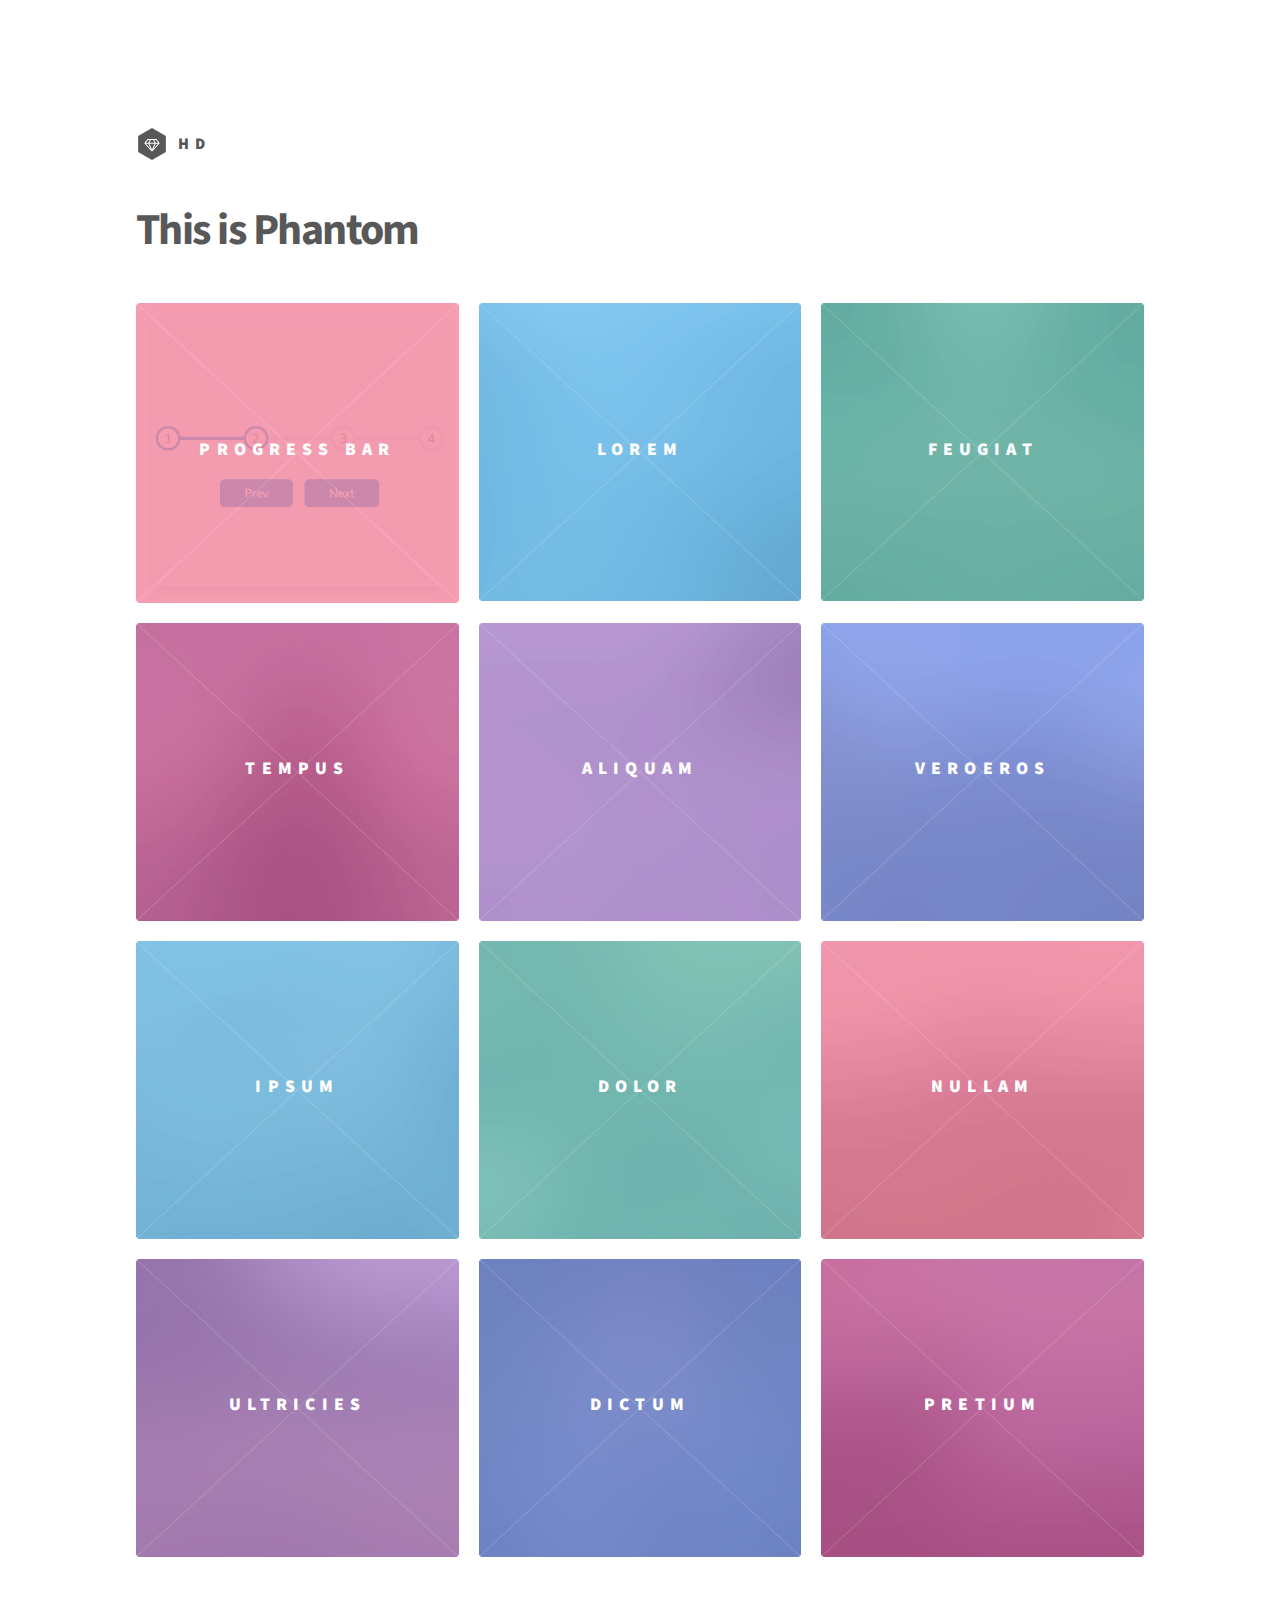
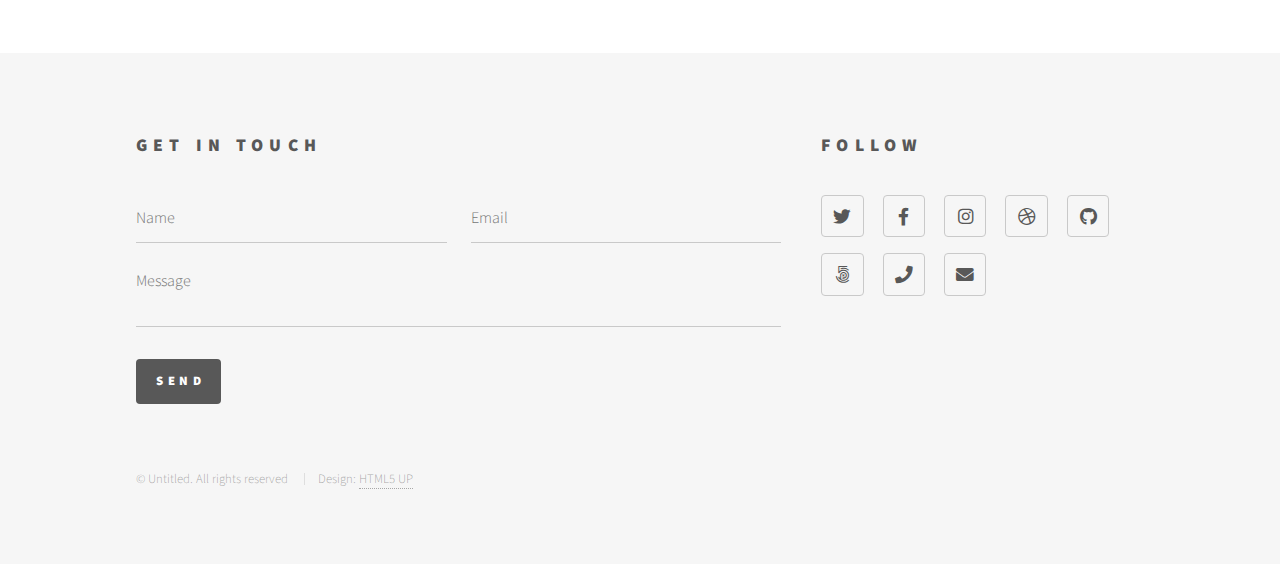
==== index.html @ 99f954c0 "Adding Phantom project" ====
<!DOCTYPE HTML>
<!--
	Phantom by HTML5 UP
	html5up.net | @ajlkn
	Free for personal and commercial use under the CCA 3.0 license (html5up.net/license)
-->
<html>

<head>
	<title>Phantom by HTML5 UP</title>
	<meta charset="utf-8" />
	<meta name="viewport" content="width=device-width, initial-scale=1, user-scalable=no" />
	<link rel="stylesheet" href="assets/css/main.css" />
	<noscript>
		<link rel="stylesheet" href="assets/css/noscript.css" />
	</noscript>
</head>

<body class="is-preload">
	<!-- Wrapper -->
	<div id="wrapper">

		<!-- Header -->
		<header id="header">
			<div class="inner">

				<!-- Logo -->
				<a href="index.html" class="logo">
					<span class="symbol"><img src="images/logo.svg" alt="" /></span><span class="title">HD</span>
				</a>

				<!-- Nav -->
				<nav>
					<ul>
						<!--<li><a href="#menu">Menu</a></li> -->
					</ul>
				</nav>

			</div>
		</header>

		<!-- Menu -->
		<nav id="menu">
			<h2>Menu</h2>
			<ul>
				<li><a href="index.html">Home</a></li>
				<li><a href="generic.html">Ipsum veroeros</a></li>
				<li><a href="generic.html">Tempus etiam</a></li>
				<li><a href="generic.html">Consequat dolor</a></li>
				<li><a href="elements.html">Elements</a></li>
			</ul>
		</nav>

		<!-- Main -->
		<div id="main">
			<div class="inner">
				<header>
					<h1>This is Phantom</h1>
				</header>
				<section class="tiles">
					<article class="style1">
						<span class="image">
							<img src="images/progressBar.jpg" alt="" />
						</span>
						<a href="generic.html">
							<h2>Progress Bar</h2>
							<div class="content">
								<p>Sed nisl arcu euismod sit amet nisi lorem etiam dolor veroeros et feugiat.</p>
							</div>
						</a>
					</article>
					<article class="style2">
						<span class="image">
							<img src="images/pic02.jpg" alt="" />
						</span>
						<a href="generic.html">
							<h2>Lorem</h2>
							<div class="content">
								<p>Sed nisl arcu euismod sit amet nisi lorem etiam dolor veroeros et feugiat.</p>
							</div>
						</a>
					</article>
					<article class="style3">
						<span class="image">
							<img src="images/pic03.jpg" alt="" />
						</span>
						<a href="generic.html">
							<h2>Feugiat</h2>
							<div class="content">
								<p>Sed nisl arcu euismod sit amet nisi lorem etiam dolor veroeros et feugiat.</p>
							</div>
						</a>
					</article>
					<article class="style4">
						<span class="image">
							<img src="images/pic04.jpg" alt="" />
						</span>
						<a href="generic.html">
							<h2>Tempus</h2>
							<div class="content">
								<p>Sed nisl arcu euismod sit amet nisi lorem etiam dolor veroeros et feugiat.</p>
							</div>
						</a>
					</article>
					<article class="style5">
						<span class="image">
							<img src="images/pic05.jpg" alt="" />
						</span>
						<a href="generic.html">
							<h2>Aliquam</h2>
							<div class="content">
								<p>Sed nisl arcu euismod sit amet nisi lorem etiam dolor veroeros et feugiat.</p>
							</div>
						</a>
					</article>
					<article class="style6">
						<span class="image">
							<img src="images/pic06.jpg" alt="" />
						</span>
						<a href="generic.html">
							<h2>Veroeros</h2>
							<div class="content">
								<p>Sed nisl arcu euismod sit amet nisi lorem etiam dolor veroeros et feugiat.</p>
							</div>
						</a>
					</article>
					<article class="style2">
						<span class="image">
							<img src="images/pic07.jpg" alt="" />
						</span>
						<a href="generic.html">
							<h2>Ipsum</h2>
							<div class="content">
								<p>Sed nisl arcu euismod sit amet nisi lorem etiam dolor veroeros et feugiat.</p>
							</div>
						</a>
					</article>
					<article class="style3">
						<span class="image">
							<img src="images/pic08.jpg" alt="" />
						</span>
						<a href="generic.html">
							<h2>Dolor</h2>
							<div class="content">
								<p>Sed nisl arcu euismod sit amet nisi lorem etiam dolor veroeros et feugiat.</p>
							</div>
						</a>
					</article>
					<article class="style1">
						<span class="image">
							<img src="images/pic09.jpg" alt="" />
						</span>
						<a href="generic.html">
							<h2>Nullam</h2>
							<div class="content">
								<p>Sed nisl arcu euismod sit amet nisi lorem etiam dolor veroeros et feugiat.</p>
							</div>
						</a>
					</article>
					<article class="style5">
						<span class="image">
							<img src="images/pic10.jpg" alt="" />
						</span>
						<a href="generic.html">
							<h2>Ultricies</h2>
							<div class="content">
								<p>Sed nisl arcu euismod sit amet nisi lorem etiam dolor veroeros et feugiat.</p>
							</div>
						</a>
					</article>
					<article class="style6">
						<span class="image">
							<img src="images/pic11.jpg" alt="" />
						</span>
						<a href="generic.html">
							<h2>Dictum</h2>
							<div class="content">
								<p>Sed nisl arcu euismod sit amet nisi lorem etiam dolor veroeros et feugiat.</p>
							</div>
						</a>
					</article>
					<article class="style4">
						<span class="image">
							<img src="images/pic12.jpg" alt="" />
						</span>
						<a href="generic.html">
							<h2>Pretium</h2>
							<div class="content">
								<p>Sed nisl arcu euismod sit amet nisi lorem etiam dolor veroeros et feugiat.</p>
							</div>
						</a>
					</article>
				</section>
			</div>
		</div>

		<!-- Footer -->
		<footer id="footer">
			<div class="inner">
				<section>
					<h2>Get in touch</h2>
					<form method="post" action="#">
						<div class="fields">
							<div class="field half">
								<input type="text" name="name" id="name" placeholder="Name" />
							</div>
							<div class="field half">
								<input type="email" name="email" id="email" placeholder="Email" />
							</div>
							<div class="field">
								<textarea name="message" id="message" placeholder="Message"></textarea>
							</div>
						</div>
						<ul class="actions">
							<li><input type="submit" value="Send" class="primary" /></li>
						</ul>
					</form>
				</section>
				<section>
					<h2>Follow</h2>
					<ul class="icons">
						<li><a href="#" class="icon brands style2 fa-twitter"><span class="label">Twitter</span></a>
						</li>
						<li><a href="#" class="icon brands style2 fa-facebook-f"><span class="label">Facebook</span></a>
						</li>
						<li><a href="#" class="icon brands style2 fa-instagram"><span class="label">Instagram</span></a>
						</li>
						<li><a href="#" class="icon brands style2 fa-dribbble"><span class="label">Dribbble</span></a>
						</li>
						<li><a href="#" class="icon brands style2 fa-github"><span class="label">GitHub</span></a></li>
						<li><a href="#" class="icon brands style2 fa-500px"><span class="label">500px</span></a></li>
						<li><a href="#" class="icon solid style2 fa-phone"><span class="label">Phone</span></a></li>
						<li><a href="#" class="icon solid style2 fa-envelope"><span class="label">Email</span></a></li>
					</ul>
				</section>
				<ul class="copyright">
					<li>&copy; Untitled. All rights reserved</li>
					<li>Design: <a href="http://html5up.net">HTML5 UP</a></li>
				</ul>
			</div>
		</footer>

	</div>

	<!-- Scripts -->
	<script src="assets/js/jquery.min.js"></script>
	<script src="assets/js/browser.min.js"></script>
	<script src="assets/js/breakpoints.min.js"></script>
	<script src="assets/js/util.js"></script>
	<script src="assets/js/main.js"></script>

</body>

</html>
---- assets/css/main.css ----
@import url(fontawesome-all.min.css);
@import url("https://fonts.googleapis.com/css?family=Source+Sans+Pro:300,700,900");

/*
	Phantom by HTML5 UP
	html5up.net | @ajlkn
	Free for personal and commercial use under the CCA 3.0 license (html5up.net/license)
*/

html, body, div, span, applet, object,
iframe, h1, h2, h3, h4, h5, h6, p, blockquote,
pre, a, abbr, acronym, address, big, cite,
code, del, dfn, em, img, ins, kbd, q, s, samp,
small, strike, strong, sub, sup, tt, var, b,
u, i, center, dl, dt, dd, ol, ul, li, fieldset,
form, label, legend, table, caption, tbody,
tfoot, thead, tr, th, td, article, aside,
canvas, details, embed, figure, figcaption,
footer, header, hgroup, menu, nav, output, ruby,
section, summary, time, mark, audio, video {
	margin: 0;
	padding: 0;
	border: 0;
	font-size: 100%;
	font: inherit;
	vertical-align: baseline;}

article, aside, details, figcaption, figure,
footer, header, hgroup, menu, nav, section {
	display: block;}

body {
	line-height: 1;
}

ol, ul {
	list-style: none;
}

blockquote, q {
	quotes: none;
}

	blockquote:before, blockquote:after, q:before, q:after {
		content: '';
		content: none;
	}

table {
	border-collapse: collapse;
	border-spacing: 0;
}

body {
	-webkit-text-size-adjust: none;
}

mark {
	background-color: transparent;
	color: inherit;
}

input::-moz-focus-inner {
	border: 0;
	padding: 0;
}

input, select, textarea {
	-moz-appearance: none;
	-webkit-appearance: none;
	-ms-appearance: none;
	appearance: none;
}

/* Basic */

	@-ms-viewport {
		width: device-width;
	}

	body {
		-ms-overflow-style: scrollbar;
	}

	@media screen and (max-width: 480px) {

		html, body {
			min-width: 320px;
		}

	}

	html {
		box-sizing: border-box;
	}

	*, *:before, *:after {
		box-sizing: inherit;
	}

	body {
		background: #ffffff;
	}

		body.is-preload *, body.is-preload *:before, body.is-preload *:after {
			-moz-animation: none !important;
			-webkit-animation: none !important;
			-ms-animation: none !important;
			animation: none !important;
			-moz-transition: none !important;
			-webkit-transition: none !important;
			-ms-transition: none !important;
			transition: none !important;
		}

/* Type */

	body, input, select, textarea {
		color: #585858;
		font-family: "Source Sans Pro", Helvetica, sans-serif;
		font-size: 16pt;
		font-weight: 300;
		line-height: 1.75;
	}

		@media screen and (max-width: 1680px) {

			body, input, select, textarea {
				font-size: 14pt;
			}

		}

		@media screen and (max-width: 1280px) {

			body, input, select, textarea {
				font-size: 12pt;
			}

		}

	a {
		-moz-transition: border-bottom-color 0.2s ease, color 0.2s ease;
		-webkit-transition: border-bottom-color 0.2s ease, color 0.2s ease;
		-ms-transition: border-bottom-color 0.2s ease, color 0.2s ease;
		transition: border-bottom-color 0.2s ease, color 0.2s ease;
		text-decoration: none;
		color: #585858;
		border-bottom: dotted 1px rgba(88, 88, 88, 0.5);
	}

		a:hover {
			border-bottom-color: transparent;
			color: #f2849e !important;
		}

	strong, b {
		font-weight: 900;
	}

	em, i {
		font-style: italic;
	}

	p {
		margin: 0 0 2em 0;
	}

	h1 {
		font-size: 2.75em;
		font-weight: 700;
		line-height: 1.3;
		margin: 0 0 1em 0;
		letter-spacing: -0.035em;
	}

		h1 a {
			color: inherit;
		}

		@media screen and (max-width: 736px) {

			h1 {
				font-size: 2em;
				margin: 0 0 1em 0;
			}

		}

		@media screen and (max-width: 360px) {

			h1 {
				font-size: 1.75em;
			}

		}

	h2, h3, h4, h5, h6 {
		font-weight: 900;
		line-height: 1.5;
		margin: 0 0 2em 0;
		text-transform: uppercase;
		letter-spacing: 0.35em;
	}

		h2 a, h3 a, h4 a, h5 a, h6 a {
			color: inherit;
		}

	h2 {
		font-size: 1.1em;
	}

	h3 {
		font-size: 1em;
	}

	h4 {
		font-size: 0.8em;
	}

	h5 {
		font-size: 0.8em;
	}

	h6 {
		font-size: 0.8em;
	}

	@media screen and (max-width: 980px) {

		h1 br, h2 br, h3 br, h4 br, h5 br, h6 br {
			display: none;
		}

	}

	@media screen and (max-width: 736px) {

		h2 {
			font-size: 1em;
		}

		h3 {
			font-size: 0.8em;
		}

	}

	sub {
		font-size: 0.8em;
		position: relative;
		top: 0.5em;
	}

	sup {
		font-size: 0.8em;
		position: relative;
		top: -0.5em;
	}

	blockquote {
		border-left: solid 4px #c9c9c9;
		font-style: italic;
		margin: 0 0 2em 0;
		padding: 0.5em 0 0.5em 2em;
	}

	code {
		background: rgba(144, 144, 144, 0.075);
		border-radius: 4px;
		border: solid 1px #c9c9c9;
		font-family: "Courier New", monospace;
		font-size: 0.9em;
		margin: 0 0.25em;
		padding: 0.25em 0.65em;
	}

	pre {
		-webkit-overflow-scrolling: touch;
		font-family: "Courier New", monospace;
		font-size: 0.9em;
		margin: 0 0 2em 0;
	}

		pre code {
			display: block;
			line-height: 1.75;
			padding: 1em 1.5em;
			overflow-x: auto;
		}

	hr {
		border: 0;
		border-bottom: solid 1px #c9c9c9;
		margin: 2em 0;
	}

		hr.major {
			margin: 3em 0;
		}

	.align-left {
		text-align: left;
	}

	.align-center {
		text-align: center;
	}

	.align-right {
		text-align: right;
	}

/* Row */

	.row {
		display: flex;
		flex-wrap: wrap;
		box-sizing: border-box;
		align-items: stretch;
	}

		.row > * {
			box-sizing: border-box;
		}

		.row.gtr-uniform > * > :last-child {
			margin-bottom: 0;
		}

		.row.aln-left {
			justify-content: flex-start;
		}

		.row.aln-center {
			justify-content: center;
		}

		.row.aln-right {
			justify-content: flex-end;
		}

		.row.aln-top {
			align-items: flex-start;
		}

		.row.aln-middle {
			align-items: center;
		}

		.row.aln-bottom {
			align-items: flex-end;
		}

		.row > .imp {
			order: -1;
		}

		.row > .col-1 {
			width: 8.33333%;
		}

		.row > .off-1 {
			margin-left: 8.33333%;
		}

		.row > .col-2 {
			width: 16.66667%;
		}

		.row > .off-2 {
			margin-left: 16.66667%;
		}

		.row > .col-3 {
			width: 25%;
		}

		.row > .off-3 {
			margin-left: 25%;
		}

		.row > .col-4 {
			width: 33.33333%;
		}

		.row > .off-4 {
			margin-left: 33.33333%;
		}

		.row > .col-5 {
			width: 41.66667%;
		}

		.row > .off-5 {
			margin-left: 41.66667%;
		}

		.row > .col-6 {
			width: 50%;
		}

		.row > .off-6 {
			margin-left: 50%;
		}

		.row > .col-7 {
			width: 58.33333%;
		}

		.row > .off-7 {
			margin-left: 58.33333%;
		}

		.row > .col-8 {
			width: 66.66667%;
		}

		.row > .off-8 {
			margin-left: 66.66667%;
		}

		.row > .col-9 {
			width: 75%;
		}

		.row > .off-9 {
			margin-left: 75%;
		}

		.row > .col-10 {
			width: 83.33333%;
		}

		.row > .off-10 {
			margin-left: 83.33333%;
		}

		.row > .col-11 {
			width: 91.66667%;
		}

		.row > .off-11 {
			margin-left: 91.66667%;
		}

		.row > .col-12 {
			width: 100%;
		}

		.row > .off-12 {
			margin-left: 100%;
		}

		.row.gtr-0 {
			margin-top: 0;
			margin-left: 0em;
		}

			.row.gtr-0 > * {
				padding: 0 0 0 0em;
			}

			.row.gtr-0.gtr-uniform {
				margin-top: 0em;
			}

				.row.gtr-0.gtr-uniform > * {
					padding-top: 0em;
				}

		.row.gtr-25 {
			margin-top: 0;
			margin-left: -0.5em;
		}

			.row.gtr-25 > * {
				padding: 0 0 0 0.5em;
			}

			.row.gtr-25.gtr-uniform {
				margin-top: -0.5em;
			}

				.row.gtr-25.gtr-uniform > * {
					padding-top: 0.5em;
				}

		.row.gtr-50 {
			margin-top: 0;
			margin-left: -1em;
		}

			.row.gtr-50 > * {
				padding: 0 0 0 1em;
			}

			.row.gtr-50.gtr-uniform {
				margin-top: -1em;
			}

				.row.gtr-50.gtr-uniform > * {
					padding-top: 1em;
				}

		.row {
			margin-top: 0;
			margin-left: -2em;
		}

			.row > * {
				padding: 0 0 0 2em;
			}

			.row.gtr-uniform {
				margin-top: -2em;
			}

				.row.gtr-uniform > * {
					padding-top: 2em;
				}

		.row.gtr-150 {
			margin-top: 0;
			margin-left: -3em;
		}

			.row.gtr-150 > * {
				padding: 0 0 0 3em;
			}

			.row.gtr-150.gtr-uniform {
				margin-top: -3em;
			}

				.row.gtr-150.gtr-uniform > * {
					padding-top: 3em;
				}

		.row.gtr-200 {
			margin-top: 0;
			margin-left: -4em;
		}

			.row.gtr-200 > * {
				padding: 0 0 0 4em;
			}

			.row.gtr-200.gtr-uniform {
				margin-top: -4em;
			}

				.row.gtr-200.gtr-uniform > * {
					padding-top: 4em;
				}

		@media screen and (max-width: 1680px) {

			.row {
				display: flex;
				flex-wrap: wrap;
				box-sizing: border-box;
				align-items: stretch;
			}

				.row > * {
					box-sizing: border-box;
				}

				.row.gtr-uniform > * > :last-child {
					margin-bottom: 0;
				}

				.row.aln-left {
					justify-content: flex-start;
				}

				.row.aln-center {
					justify-content: center;
				}

				.row.aln-right {
					justify-content: flex-end;
				}

				.row.aln-top {
					align-items: flex-start;
				}

				.row.aln-middle {
					align-items: center;
				}

				.row.aln-bottom {
					align-items: flex-end;
				}

				.row > .imp-xlarge {
					order: -1;
				}

				.row > .col-1-xlarge {
					width: 8.33333%;
				}

				.row > .off-1-xlarge {
					margin-left: 8.33333%;
				}

				.row > .col-2-xlarge {
					width: 16.66667%;
				}

				.row > .off-2-xlarge {
					margin-left: 16.66667%;
				}

				.row > .col-3-xlarge {
					width: 25%;
				}

				.row > .off-3-xlarge {
					margin-left: 25%;
				}

				.row > .col-4-xlarge {
					width: 33.33333%;
				}

				.row > .off-4-xlarge {
					margin-left: 33.33333%;
				}

				.row > .col-5-xlarge {
					width: 41.66667%;
				}

				.row > .off-5-xlarge {
					margin-left: 41.66667%;
				}

				.row > .col-6-xlarge {
					width: 50%;
				}

				.row > .off-6-xlarge {
					margin-left: 50%;
				}

				.row > .col-7-xlarge {
					width: 58.33333%;
				}

				.row > .off-7-xlarge {
					margin-left: 58.33333%;
				}

				.row > .col-8-xlarge {
					width: 66.66667%;
				}

				.row > .off-8-xlarge {
					margin-left: 66.66667%;
				}

				.row > .col-9-xlarge {
					width: 75%;
				}

				.row > .off-9-xlarge {
					margin-left: 75%;
				}

				.row > .col-10-xlarge {
					width: 83.33333%;
				}

				.row > .off-10-xlarge {
					margin-left: 83.33333%;
				}

				.row > .col-11-xlarge {
					width: 91.66667%;
				}

				.row > .off-11-xlarge {
					margin-left: 91.66667%;
				}

				.row > .col-12-xlarge {
					width: 100%;
				}

				.row > .off-12-xlarge {
					margin-left: 100%;
				}

				.row.gtr-0 {
					margin-top: 0;
					margin-left: 0em;
				}

					.row.gtr-0 > * {
						padding: 0 0 0 0em;
					}

					.row.gtr-0.gtr-uniform {
						margin-top: 0em;
					}

						.row.gtr-0.gtr-uniform > * {
							padding-top: 0em;
						}

				.row.gtr-25 {
					margin-top: 0;
					margin-left: -0.5em;
				}

					.row.gtr-25 > * {
						padding: 0 0 0 0.5em;
					}

					.row.gtr-25.gtr-uniform {
						margin-top: -0.5em;
					}

						.row.gtr-25.gtr-uniform > * {
							padding-top: 0.5em;
						}

				.row.gtr-50 {
					margin-top: 0;
					margin-left: -1em;
				}

					.row.gtr-50 > * {
						padding: 0 0 0 1em;
					}

					.row.gtr-50.gtr-uniform {
						margin-top: -1em;
					}

						.row.gtr-50.gtr-uniform > * {
							padding-top: 1em;
						}

				.row {
					margin-top: 0;
					margin-left: -2em;
				}

					.row > * {
						padding: 0 0 0 2em;
					}

					.row.gtr-uniform {
						margin-top: -2em;
					}

						.row.gtr-uniform > * {
							padding-top: 2em;
						}

				.row.gtr-150 {
					margin-top: 0;
					margin-left: -3em;
				}

					.row.gtr-150 > * {
						padding: 0 0 0 3em;
					}

					.row.gtr-150.gtr-uniform {
						margin-top: -3em;
					}

						.row.gtr-150.gtr-uniform > * {
							padding-top: 3em;
						}

				.row.gtr-200 {
					margin-top: 0;
					margin-left: -4em;
				}

					.row.gtr-200 > * {
						padding: 0 0 0 4em;
					}

					.row.gtr-200.gtr-uniform {
						margin-top: -4em;
					}

						.row.gtr-200.gtr-uniform > * {
							padding-top: 4em;
						}

		}

		@media screen and (max-width: 1280px) {

			.row {
				display: flex;
				flex-wrap: wrap;
				box-sizing: border-box;
				align-items: stretch;
			}

				.row > * {
					box-sizing: border-box;
				}

				.row.gtr-uniform > * > :last-child {
					margin-bottom: 0;
				}

				.row.aln-left {
					justify-content: flex-start;
				}

				.row.aln-center {
					justify-content: center;
				}

				.row.aln-right {
					justify-content: flex-end;
				}

				.row.aln-top {
					align-items: flex-start;
				}

				.row.aln-middle {
					align-items: center;
				}

				.row.aln-bottom {
					align-items: flex-end;
				}

				.row > .imp-large {
					order: -1;
				}

				.row > .col-1-large {
					width: 8.33333%;
				}

				.row > .off-1-large {
					margin-left: 8.33333%;
				}

				.row > .col-2-large {
					width: 16.66667%;
				}

				.row > .off-2-large {
					margin-left: 16.66667%;
				}

				.row > .col-3-large {
					width: 25%;
				}

				.row > .off-3-large {
					margin-left: 25%;
				}

				.row > .col-4-large {
					width: 33.33333%;
				}

				.row > .off-4-large {
					margin-left: 33.33333%;
				}

				.row > .col-5-large {
					width: 41.66667%;
				}

				.row > .off-5-large {
					margin-left: 41.66667%;
				}

				.row > .col-6-large {
					width: 50%;
				}

				.row > .off-6-large {
					margin-left: 50%;
				}

				.row > .col-7-large {
					width: 58.33333%;
				}

				.row > .off-7-large {
					margin-left: 58.33333%;
				}

				.row > .col-8-large {
					width: 66.66667%;
				}

				.row > .off-8-large {
					margin-left: 66.66667%;
				}

				.row > .col-9-large {
					width: 75%;
				}

				.row > .off-9-large {
					margin-left: 75%;
				}

				.row > .col-10-large {
					width: 83.33333%;
				}

				.row > .off-10-large {
					margin-left: 83.33333%;
				}

				.row > .col-11-large {
					width: 91.66667%;
				}

				.row > .off-11-large {
					margin-left: 91.66667%;
				}

				.row > .col-12-large {
					width: 100%;
				}

				.row > .off-12-large {
					margin-left: 100%;
				}

				.row.gtr-0 {
					margin-top: 0;
					margin-left: 0em;
				}

					.row.gtr-0 > * {
						padding: 0 0 0 0em;
					}

					.row.gtr-0.gtr-uniform {
						margin-top: 0em;
					}

						.row.gtr-0.gtr-uniform > * {
							padding-top: 0em;
						}

				.row.gtr-25 {
					margin-top: 0;
					margin-left: -0.5em;
				}

					.row.gtr-25 > * {
						padding: 0 0 0 0.5em;
					}

					.row.gtr-25.gtr-uniform {
						margin-top: -0.5em;
					}

						.row.gtr-25.gtr-uniform > * {
							padding-top: 0.5em;
						}

				.row.gtr-50 {
					margin-top: 0;
					margin-left: -1em;
				}

					.row.gtr-50 > * {
						padding: 0 0 0 1em;
					}

					.row.gtr-50.gtr-uniform {
						margin-top: -1em;
					}

						.row.gtr-50.gtr-uniform > * {
							padding-top: 1em;
						}

				.row {
					margin-top: 0;
					margin-left: -2em;
				}

					.row > * {
						padding: 0 0 0 2em;
					}

					.row.gtr-uniform {
						margin-top: -2em;
					}

						.row.gtr-uniform > * {
							padding-top: 2em;
						}

				.row.gtr-150 {
					margin-top: 0;
					margin-left: -3em;
				}

					.row.gtr-150 > * {
						padding: 0 0 0 3em;
					}

					.row.gtr-150.gtr-uniform {
						margin-top: -3em;
					}

						.row.gtr-150.gtr-uniform > * {
							padding-top: 3em;
						}

				.row.gtr-200 {
					margin-top: 0;
					margin-left: -4em;
				}

					.row.gtr-200 > * {
						padding: 0 0 0 4em;
					}

					.row.gtr-200.gtr-uniform {
						margin-top: -4em;
					}

						.row.gtr-200.gtr-uniform > * {
							padding-top: 4em;
						}

		}

		@media screen and (max-width: 980px) {

			.row {
				display: flex;
				flex-wrap: wrap;
				box-sizing: border-box;
				align-items: stretch;
			}

				.row > * {
					box-sizing: border-box;
				}

				.row.gtr-uniform > * > :last-child {
					margin-bottom: 0;
				}

				.row.aln-left {
					justify-content: flex-start;
				}

				.row.aln-center {
					justify-content: center;
				}

				.row.aln-right {
					justify-content: flex-end;
				}

				.row.aln-top {
					align-items: flex-start;
				}

				.row.aln-middle {
					align-items: center;
				}

				.row.aln-bottom {
					align-items: flex-end;
				}

				.row > .imp-medium {
					order: -1;
				}

				.row > .col-1-medium {
					width: 8.33333%;
				}

				.row > .off-1-medium {
					margin-left: 8.33333%;
				}

				.row > .col-2-medium {
					width: 16.66667%;
				}

				.row > .off-2-medium {
					margin-left: 16.66667%;
				}

				.row > .col-3-medium {
					width: 25%;
				}

				.row > .off-3-medium {
					margin-left: 25%;
				}

				.row > .col-4-medium {
					width: 33.33333%;
				}

				.row > .off-4-medium {
					margin-left: 33.33333%;
				}

				.row > .col-5-medium {
					width: 41.66667%;
				}

				.row > .off-5-medium {
					margin-left: 41.66667%;
				}

				.row > .col-6-medium {
					width: 50%;
				}

				.row > .off-6-medium {
					margin-left: 50%;
				}

				.row > .col-7-medium {
					width: 58.33333%;
				}

				.row > .off-7-medium {
					margin-left: 58.33333%;
				}

				.row > .col-8-medium {
					width: 66.66667%;
				}

				.row > .off-8-medium {
					margin-left: 66.66667%;
				}

				.row > .col-9-medium {
					width: 75%;
				}

				.row > .off-9-medium {
					margin-left: 75%;
				}

				.row > .col-10-medium {
					width: 83.33333%;
				}

				.row > .off-10-medium {
					margin-left: 83.33333%;
				}

				.row > .col-11-medium {
					width: 91.66667%;
				}

				.row > .off-11-medium {
					margin-left: 91.66667%;
				}

				.row > .col-12-medium {
					width: 100%;
				}

				.row > .off-12-medium {
					margin-left: 100%;
				}

				.row.gtr-0 {
					margin-top: 0;
					margin-left: 0em;
				}

					.row.gtr-0 > * {
						padding: 0 0 0 0em;
					}

					.row.gtr-0.gtr-uniform {
						margin-top: 0em;
					}

						.row.gtr-0.gtr-uniform > * {
							padding-top: 0em;
						}

				.row.gtr-25 {
					margin-top: 0;
					margin-left: -0.375em;
				}

					.row.gtr-25 > * {
						padding: 0 0 0 0.375em;
					}

					.row.gtr-25.gtr-uniform {
						margin-top: -0.375em;
					}

						.row.gtr-25.gtr-uniform > * {
							padding-top: 0.375em;
						}

				.row.gtr-50 {
					margin-top: 0;
					margin-left: -0.75em;
				}

					.row.gtr-50 > * {
						padding: 0 0 0 0.75em;
					}

					.row.gtr-50.gtr-uniform {
						margin-top: -0.75em;
					}

						.row.gtr-50.gtr-uniform > * {
							padding-top: 0.75em;
						}

				.row {
					margin-top: 0;
					margin-left: -1.5em;
				}

					.row > * {
						padding: 0 0 0 1.5em;
					}

					.row.gtr-uniform {
						margin-top: -1.5em;
					}

						.row.gtr-uniform > * {
							padding-top: 1.5em;
						}

				.row.gtr-150 {
					margin-top: 0;
					margin-left: -2.25em;
				}

					.row.gtr-150 > * {
						padding: 0 0 0 2.25em;
					}

					.row.gtr-150.gtr-uniform {
						margin-top: -2.25em;
					}

						.row.gtr-150.gtr-uniform > * {
							padding-top: 2.25em;
						}

				.row.gtr-200 {
					margin-top: 0;
					margin-left: -3em;
				}

					.row.gtr-200 > * {
						padding: 0 0 0 3em;
					}

					.row.gtr-200.gtr-uniform {
						margin-top: -3em;
					}

						.row.gtr-200.gtr-uniform > * {
							padding-top: 3em;
						}

		}

		@media screen and (max-width: 736px) {

			.row {
				display: flex;
				flex-wrap: wrap;
				box-sizing: border-box;
				align-items: stretch;
			}

				.row > * {
					box-sizing: border-box;
				}

				.row.gtr-uniform > * > :last-child {
					margin-bottom: 0;
				}

				.row.aln-left {
					justify-content: flex-start;
				}

				.row.aln-center {
					justify-content: center;
				}

				.row.aln-right {
					justify-content: flex-end;
				}

				.row.aln-top {
					align-items: flex-start;
				}

				.row.aln-middle {
					align-items: center;
				}

				.row.aln-bottom {
					align-items: flex-end;
				}

				.row > .imp-small {
					order: -1;
				}

				.row > .col-1-small {
					width: 8.33333%;
				}

				.row > .off-1-small {
					margin-left: 8.33333%;
				}

				.row > .col-2-small {
					width: 16.66667%;
				}

				.row > .off-2-small {
					margin-left: 16.66667%;
				}

				.row > .col-3-small {
					width: 25%;
				}

				.row > .off-3-small {
					margin-left: 25%;
				}

				.row > .col-4-small {
					width: 33.33333%;
				}

				.row > .off-4-small {
					margin-left: 33.33333%;
				}

				.row > .col-5-small {
					width: 41.66667%;
				}

				.row > .off-5-small {
					margin-left: 41.66667%;
				}

				.row > .col-6-small {
					width: 50%;
				}

				.row > .off-6-small {
					margin-left: 50%;
				}

				.row > .col-7-small {
					width: 58.33333%;
				}

				.row > .off-7-small {
					margin-left: 58.33333%;
				}

				.row > .col-8-small {
					width: 66.66667%;
				}

				.row > .off-8-small {
					margin-left: 66.66667%;
				}

				.row > .col-9-small {
					width: 75%;
				}

				.row > .off-9-small {
					margin-left: 75%;
				}

				.row > .col-10-small {
					width: 83.33333%;
				}

				.row > .off-10-small {
					margin-left: 83.33333%;
				}

				.row > .col-11-small {
					width: 91.66667%;
				}

				.row > .off-11-small {
					margin-left: 91.66667%;
				}

				.row > .col-12-small {
					width: 100%;
				}

				.row > .off-12-small {
					margin-left: 100%;
				}

				.row.gtr-0 {
					margin-top: 0;
					margin-left: 0em;
				}

					.row.gtr-0 > * {
						padding: 0 0 0 0em;
					}

					.row.gtr-0.gtr-uniform {
						margin-top: 0em;
					}

						.row.gtr-0.gtr-uniform > * {
							padding-top: 0em;
						}

				.row.gtr-25 {
					margin-top: 0;
					margin-left: -0.25em;
				}

					.row.gtr-25 > * {
						padding: 0 0 0 0.25em;
					}

					.row.gtr-25.gtr-uniform {
						margin-top: -0.25em;
					}

						.row.gtr-25.gtr-uniform > * {
							padding-top: 0.25em;
						}

				.row.gtr-50 {
					margin-top: 0;
					margin-left: -0.5em;
				}

					.row.gtr-50 > * {
						padding: 0 0 0 0.5em;
					}

					.row.gtr-50.gtr-uniform {
						margin-top: -0.5em;
					}

						.row.gtr-50.gtr-uniform > * {
							padding-top: 0.5em;
						}

				.row {
					margin-top: 0;
					margin-left: -1em;
				}

					.row > * {
						padding: 0 0 0 1em;
					}

					.row.gtr-uniform {
						margin-top: -1em;
					}

						.row.gtr-uniform > * {
							padding-top: 1em;
						}

				.row.gtr-150 {
					margin-top: 0;
					margin-left: -1.5em;
				}

					.row.gtr-150 > * {
						padding: 0 0 0 1.5em;
					}

					.row.gtr-150.gtr-uniform {
						margin-top: -1.5em;
					}

						.row.gtr-150.gtr-uniform > * {
							padding-top: 1.5em;
						}

				.row.gtr-200 {
					margin-top: 0;
					margin-left: -2em;
				}

					.row.gtr-200 > * {
						padding: 0 0 0 2em;
					}

					.row.gtr-200.gtr-uniform {
						margin-top: -2em;
					}

						.row.gtr-200.gtr-uniform > * {
							padding-top: 2em;
						}

		}

		@media screen and (max-width: 480px) {

			.row {
				display: flex;
				flex-wrap: wrap;
				box-sizing: border-box;
				align-items: stretch;
			}

				.row > * {
					box-sizing: border-box;
				}

				.row.gtr-uniform > * > :last-child {
					margin-bottom: 0;
				}

				.row.aln-left {
					justify-content: flex-start;
				}

				.row.aln-center {
					justify-content: center;
				}

				.row.aln-right {
					justify-content: flex-end;
				}

				.row.aln-top {
					align-items: flex-start;
				}

				.row.aln-middle {
					align-items: center;
				}

				.row.aln-bottom {
					align-items: flex-end;
				}

				.row > .imp-xsmall {
					order: -1;
				}

				.row > .col-1-xsmall {
					width: 8.33333%;
				}

				.row > .off-1-xsmall {
					margin-left: 8.33333%;
				}

				.row > .col-2-xsmall {
					width: 16.66667%;
				}

				.row > .off-2-xsmall {
					margin-left: 16.66667%;
				}

				.row > .col-3-xsmall {
					width: 25%;
				}

				.row > .off-3-xsmall {
					margin-left: 25%;
				}

				.row > .col-4-xsmall {
					width: 33.33333%;
				}

				.row > .off-4-xsmall {
					margin-left: 33.33333%;
				}

				.row > .col-5-xsmall {
					width: 41.66667%;
				}

				.row > .off-5-xsmall {
					margin-left: 41.66667%;
				}

				.row > .col-6-xsmall {
					width: 50%;
				}

				.row > .off-6-xsmall {
					margin-left: 50%;
				}

				.row > .col-7-xsmall {
					width: 58.33333%;
				}

				.row > .off-7-xsmall {
					margin-left: 58.33333%;
				}

				.row > .col-8-xsmall {
					width: 66.66667%;
				}

				.row > .off-8-xsmall {
					margin-left: 66.66667%;
				}

				.row > .col-9-xsmall {
					width: 75%;
				}

				.row > .off-9-xsmall {
					margin-left: 75%;
				}

				.row > .col-10-xsmall {
					width: 83.33333%;
				}

				.row > .off-10-xsmall {
					margin-left: 83.33333%;
				}

				.row > .col-11-xsmall {
					width: 91.66667%;
				}

				.row > .off-11-xsmall {
					margin-left: 91.66667%;
				}

				.row > .col-12-xsmall {
					width: 100%;
				}

				.row > .off-12-xsmall {
					margin-left: 100%;
				}

				.row.gtr-0 {
					margin-top: 0;
					margin-left: 0em;
				}

					.row.gtr-0 > * {
						padding: 0 0 0 0em;
					}

					.row.gtr-0.gtr-uniform {
						margin-top: 0em;
					}

						.row.gtr-0.gtr-uniform > * {
							padding-top: 0em;
						}

				.row.gtr-25 {
					margin-top: 0;
					margin-left: -0.25em;
				}

					.row.gtr-25 > * {
						padding: 0 0 0 0.25em;
					}

					.row.gtr-25.gtr-uniform {
						margin-top: -0.25em;
					}

						.row.gtr-25.gtr-uniform > * {
							padding-top: 0.25em;
						}

				.row.gtr-50 {
					margin-top: 0;
					margin-left: -0.5em;
				}

					.row.gtr-50 > * {
						padding: 0 0 0 0.5em;
					}

					.row.gtr-50.gtr-uniform {
						margin-top: -0.5em;
					}

						.row.gtr-50.gtr-uniform > * {
							padding-top: 0.5em;
						}

				.row {
					margin-top: 0;
					margin-left: -1em;
				}

					.row > * {
						padding: 0 0 0 1em;
					}

					.row.gtr-uniform {
						margin-top: -1em;
					}

						.row.gtr-uniform > * {
							padding-top: 1em;
						}

				.row.gtr-150 {
					margin-top: 0;
					margin-left: -1.5em;
				}

					.row.gtr-150 > * {
						padding: 0 0 0 1.5em;
					}

					.row.gtr-150.gtr-uniform {
						margin-top: -1.5em;
					}

						.row.gtr-150.gtr-uniform > * {
							padding-top: 1.5em;
						}

				.row.gtr-200 {
					margin-top: 0;
					margin-left: -2em;
				}

					.row.gtr-200 > * {
						padding: 0 0 0 2em;
					}

					.row.gtr-200.gtr-uniform {
						margin-top: -2em;
					}

						.row.gtr-200.gtr-uniform > * {
							padding-top: 2em;
						}

		}

/* Section/Article */

	section.special, article.special {
		text-align: center;
	}

	header p {
		margin-top: -1em;
	}

	@media screen and (max-width: 736px) {

		header p {
			margin-top: 0;
		}

	}

/* Icon */

	.icon {
		text-decoration: none;
		border-bottom: none;
		position: relative;
	}

		.icon:before {
			-moz-osx-font-smoothing: grayscale;
			-webkit-font-smoothing: antialiased;
			display: inline-block;
			font-style: normal;
			font-variant: normal;
			text-rendering: auto;
			line-height: 1;
			text-transform: none !important;
			font-family: 'Font Awesome 5 Free';
			font-weight: 400;
		}

		.icon > .label {
			display: none;
		}

		.icon:before {
			line-height: inherit;
		}

		.icon.solid:before {
			font-weight: 900;
		}

		.icon.brands:before {
			font-family: 'Font Awesome 5 Brands';
		}

		.icon.style2 {
			-moz-transition: background-color 0.2s ease-in-out, color 0.2s ease-in-out, border-color 0.2s ease-in-out;
			-webkit-transition: background-color 0.2s ease-in-out, color 0.2s ease-in-out, border-color 0.2s ease-in-out;
			-ms-transition: background-color 0.2s ease-in-out, color 0.2s ease-in-out, border-color 0.2s ease-in-out;
			transition: background-color 0.2s ease-in-out, color 0.2s ease-in-out, border-color 0.2s ease-in-out;
			background-color: transparent;
			border: solid 1px #c9c9c9;
			border-radius: 4px;
			width: 2.65em;
			height: 2.65em;
			display: inline-block;
			text-align: center;
			line-height: 2.65em;
			color: inherit;
		}

			.icon.style2:before {
				font-size: 1.1em;
			}

			.icon.style2:hover {
				color: #f2849e;
				border-color: #f2849e;
			}

			.icon.style2:active {
				background-color: rgba(242, 132, 158, 0.1);
			}

/* List */

	ol {
		list-style: decimal;
		margin: 0 0 2em 0;
		padding-left: 1.25em;
	}

		ol li {
			padding-left: 0.25em;
		}

	ul {
		list-style: disc;
		margin: 0 0 2em 0;
		padding-left: 1em;
	}

		ul li {
			padding-left: 0.5em;
		}

		ul.alt {
			list-style: none;
			padding-left: 0;
		}

			ul.alt li {
				border-top: solid 1px #c9c9c9;
				padding: 0.5em 0;
			}

				ul.alt li:first-child {
					border-top: 0;
					padding-top: 0;
				}

	dl {
		margin: 0 0 2em 0;
	}

		dl dt {
			display: block;
			font-weight: 900;
			margin: 0 0 1em 0;
		}

		dl dd {
			margin-left: 2em;
		}

/* Actions */

	ul.actions {
		display: -moz-flex;
		display: -webkit-flex;
		display: -ms-flex;
		display: flex;
		cursor: default;
		list-style: none;
		margin-left: -1em;
		padding-left: 0;
	}

		ul.actions li {
			padding: 0 0 0 1em;
			vertical-align: middle;
		}

		ul.actions.special {
			-moz-justify-content: center;
			-webkit-justify-content: center;
			-ms-justify-content: center;
			justify-content: center;
			width: 100%;
			margin-left: 0;
		}

			ul.actions.special li:first-child {
				padding-left: 0;
			}

		ul.actions.stacked {
			-moz-flex-direction: column;
			-webkit-flex-direction: column;
			-ms-flex-direction: column;
			flex-direction: column;
			margin-left: 0;
		}

			ul.actions.stacked li {
				padding: 1.3em 0 0 0;
			}

				ul.actions.stacked li:first-child {
					padding-top: 0;
				}

		ul.actions.fit {
			width: calc(100% + 1em);
		}

			ul.actions.fit li {
				-moz-flex-grow: 1;
				-webkit-flex-grow: 1;
				-ms-flex-grow: 1;
				flex-grow: 1;
				-moz-flex-shrink: 1;
				-webkit-flex-shrink: 1;
				-ms-flex-shrink: 1;
				flex-shrink: 1;
				width: 100%;
			}

				ul.actions.fit li > * {
					width: 100%;
				}

			ul.actions.fit.stacked {
				width: 100%;
			}

		@media screen and (max-width: 480px) {

			ul.actions:not(.fixed) {
				-moz-flex-direction: column;
				-webkit-flex-direction: column;
				-ms-flex-direction: column;
				flex-direction: column;
				margin-left: 0;
				width: 100% !important;
			}

				ul.actions:not(.fixed) li {
					-moz-flex-grow: 1;
					-webkit-flex-grow: 1;
					-ms-flex-grow: 1;
					flex-grow: 1;
					-moz-flex-shrink: 1;
					-webkit-flex-shrink: 1;
					-ms-flex-shrink: 1;
					flex-shrink: 1;
					padding: 1em 0 0 0;
					text-align: center;
					width: 100%;
				}

					ul.actions:not(.fixed) li > * {
						width: 100%;
					}

					ul.actions:not(.fixed) li:first-child {
						padding-top: 0;
					}

					ul.actions:not(.fixed) li input[type="submit"],
					ul.actions:not(.fixed) li input[type="reset"],
					ul.actions:not(.fixed) li input[type="button"],
					ul.actions:not(.fixed) li button,
					ul.actions:not(.fixed) li .button {
						width: 100%;
					}

						ul.actions:not(.fixed) li input[type="submit"].icon:before,
						ul.actions:not(.fixed) li input[type="reset"].icon:before,
						ul.actions:not(.fixed) li input[type="button"].icon:before,
						ul.actions:not(.fixed) li button.icon:before,
						ul.actions:not(.fixed) li .button.icon:before {
							margin-left: -0.5rem;
						}

		}

/* Icons */

	ul.icons {
		cursor: default;
		list-style: none;
		padding-left: 0;
		margin: -1em 0 2em -1em;
	}

		ul.icons li {
			display: inline-block;
			padding: 1em 0 0 1em;
		}

/* Form */

	form {
		margin: 0 0 2em 0;
		overflow-x: hidden;
	}

		form > :last-child {
			margin-bottom: 0;
		}

		form > .fields {
			display: -moz-flex;
			display: -webkit-flex;
			display: -ms-flex;
			display: flex;
			-moz-flex-wrap: wrap;
			-webkit-flex-wrap: wrap;
			-ms-flex-wrap: wrap;
			flex-wrap: wrap;
			width: calc(100% + 3em);
			margin: -1.5em 0 2em -1.5em;
		}

			form > .fields > .field {
				-moz-flex-grow: 0;
				-webkit-flex-grow: 0;
				-ms-flex-grow: 0;
				flex-grow: 0;
				-moz-flex-shrink: 0;
				-webkit-flex-shrink: 0;
				-ms-flex-shrink: 0;
				flex-shrink: 0;
				padding: 1.5em 0 0 1.5em;
				width: calc(100% - 1.5em);
			}

				form > .fields > .field.half {
					width: calc(50% - 0.75em);
				}

				form > .fields > .field.third {
					width: calc(100%/3 - 0.5em);
				}

				form > .fields > .field.quarter {
					width: calc(25% - 0.375em);
				}

		@media screen and (max-width: 480px) {

			form > .fields {
				width: calc(100% + 3em);
				margin: -1.5em 0 2em -1.5em;
			}

				form > .fields > .field {
					padding: 1.5em 0 0 1.5em;
					width: calc(100% - 1.5em);
				}

					form > .fields > .field.half {
						width: calc(100% - 1.5em);
					}

					form > .fields > .field.third {
						width: calc(100% - 1.5em);
					}

					form > .fields > .field.quarter {
						width: calc(100% - 1.5em);
					}

		}

	label {
		display: block;
		font-size: 0.9em;
		font-weight: 900;
		margin: 0 0 1em 0;
	}

	input[type="text"],
	input[type="password"],
	input[type="email"],
	input[type="tel"],
	select,
	textarea {
		-moz-appearance: none;
		-webkit-appearance: none;
		-ms-appearance: none;
		appearance: none;
		background-color: transparent;
		border: none;
		border-radius: 0;
		border-bottom: solid 1px #c9c9c9;
		color: inherit;
		display: block;
		outline: 0;
		padding: 0;
		text-decoration: none;
		width: 100%;
	}

		input[type="text"]:invalid,
		input[type="password"]:invalid,
		input[type="email"]:invalid,
		input[type="tel"]:invalid,
		select:invalid,
		textarea:invalid {
			box-shadow: none;
		}

		input[type="text"]:focus,
		input[type="password"]:focus,
		input[type="email"]:focus,
		input[type="tel"]:focus,
		select:focus,
		textarea:focus {
			border-bottom-color: #f2849e;
			box-shadow: inset 0 -1px 0 0 #f2849e;
		}

	select {
		background-image: url("data:image/svg+xml;charset=utf8,%3Csvg xmlns='http://www.w3.org/2000/svg' width='40' height='40' preserveAspectRatio='none' viewBox='0 0 40 40'%3E%3Cpath d='M9.4,12.3l10.4,10.4l10.4-10.4c0.2-0.2,0.5-0.4,0.9-0.4c0.3,0,0.6,0.1,0.9,0.4l3.3,3.3c0.2,0.2,0.4,0.5,0.4,0.9 c0,0.4-0.1,0.6-0.4,0.9L20.7,31.9c-0.2,0.2-0.5,0.4-0.9,0.4c-0.3,0-0.6-0.1-0.9-0.4L4.3,17.3c-0.2-0.2-0.4-0.5-0.4-0.9 c0-0.4,0.1-0.6,0.4-0.9l3.3-3.3c0.2-0.2,0.5-0.4,0.9-0.4S9.1,12.1,9.4,12.3z' fill='%23c9c9c9' /%3E%3C/svg%3E");
		background-size: 1.25rem;
		background-repeat: no-repeat;
		background-position: calc(100% - 1rem) center;
		height: 3em;
		padding-right: 3em;
		text-overflow: ellipsis;
	}

		select option {
			background: #ffffff;
		}

		select:focus::-ms-value {
			background-color: transparent;
		}

		select::-ms-expand {
			display: none;
		}

	input[type="text"],
	input[type="password"],
	input[type="email"],
	select {
		height: 3em;
	}

	textarea {
		padding: 0;
		min-height: 3.75em;
	}

	input[type="checkbox"],
	input[type="radio"] {
		-moz-appearance: none;
		-webkit-appearance: none;
		-ms-appearance: none;
		appearance: none;
		display: block;
		float: left;
		margin-right: -2em;
		opacity: 0;
		width: 1em;
		z-index: -1;
	}

		input[type="checkbox"] + label,
		input[type="radio"] + label {
			text-decoration: none;
			color: #585858;
			cursor: pointer;
			display: inline-block;
			font-size: 1em;
			font-weight: 300;
			padding-left: 2.55em;
			padding-right: 0.75em;
			position: relative;
		}

			input[type="checkbox"] + label:before,
			input[type="radio"] + label:before {
				-moz-osx-font-smoothing: grayscale;
				-webkit-font-smoothing: antialiased;
				display: inline-block;
				font-style: normal;
				font-variant: normal;
				text-rendering: auto;
				line-height: 1;
				text-transform: none !important;
				font-family: 'Font Awesome 5 Free';
				font-weight: 900;
			}

			input[type="checkbox"] + label:before,
			input[type="radio"] + label:before {
				border-radius: 4px;
				border: solid 1px #c9c9c9;
				content: '';
				display: inline-block;
				font-size: 0.8em;
				height: 2.25em;
				left: 0;
				line-height: 2.25em;
				position: absolute;
				text-align: center;
				top: 0;
				width: 2.25em;
			}

		input[type="checkbox"]:checked + label:before,
		input[type="radio"]:checked + label:before {
			background: #585858;
			border-color: #585858;
			color: #ffffff;
			content: '\f00c';
		}

		input[type="checkbox"]:focus + label:before,
		input[type="radio"]:focus + label:before {
			border-color: #f2849e;
			box-shadow: 0 0 0 1px #f2849e;
		}

	input[type="checkbox"] + label:before {
		border-radius: 4px;
	}

	input[type="radio"] + label:before {
		border-radius: 100%;
	}

/* Box */

	.box {
		border-radius: 4px;
		border: solid 1px #c9c9c9;
		margin-bottom: 2em;
		padding: 1.5em;
	}

		.box > :last-child,
		.box > :last-child > :last-child,
		.box > :last-child > :last-child > :last-child {
			margin-bottom: 0;
		}

		.box.alt {
			border: 0;
			border-radius: 0;
			padding: 0;
		}

/* Image */

	.image {
		border-radius: 4px;
		border: 0;
		display: inline-block;
		position: relative;
	}

		.image img {
			border-radius: 4px;
			display: block;
		}

		.image.left, .image.right {
			max-width: 40%;
		}

			.image.left img, .image.right img {
				width: 100%;
			}

		.image.left {
			float: left;
			padding: 0 1.5em 1em 0;
			top: 0.25em;
		}

		.image.right {
			float: right;
			padding: 0 0 1em 1.5em;
			top: 0.25em;
		}

		.image.fit {
			display: block;
			margin: 0 0 2em 0;
			width: 100%;
		}

			.image.fit img {
				width: 100%;
			}

		.image.main {
			display: block;
			margin: 0 0 3em 0;
			width: 100%;
		}

			.image.main img {
				width: 100%;
			}

			@media screen and (max-width: 736px) {

				.image.main {
					margin: 0 0 2em 0;
				}

			}

/* Table */

	.table-wrapper {
		-webkit-overflow-scrolling: touch;
		overflow-x: auto;
	}

	table {
		margin: 0 0 2em 0;
		width: 100%;
	}

		table tbody tr {
			border: solid 1px #c9c9c9;
			border-left: 0;
			border-right: 0;
		}

			table tbody tr:nth-child(2n + 1) {
				background-color: rgba(144, 144, 144, 0.075);
			}

		table td {
			padding: 0.75em 0.75em;
		}

		table th {
			font-size: 0.9em;
			font-weight: 900;
			padding: 0 0.75em 0.75em 0.75em;
			text-align: left;
		}

		table thead {
			border-bottom: solid 2px #c9c9c9;
		}

		table tfoot {
			border-top: solid 2px #c9c9c9;
		}

		table.alt {
			border-collapse: separate;
		}

			table.alt tbody tr td {
				border: solid 1px #c9c9c9;
				border-left-width: 0;
				border-top-width: 0;
			}

				table.alt tbody tr td:first-child {
					border-left-width: 1px;
				}

			table.alt tbody tr:first-child td {
				border-top-width: 1px;
			}

			table.alt thead {
				border-bottom: 0;
			}

			table.alt tfoot {
				border-top: 0;
			}

/* Button */

	input[type="submit"],
	input[type="reset"],
	input[type="button"],
	button,
	.button {
		-moz-appearance: none;
		-webkit-appearance: none;
		-ms-appearance: none;
		appearance: none;
		-moz-transition: background-color 0.2s ease-in-out, color 0.2s ease-in-out, box-shadow 0.2s ease-in-out;
		-webkit-transition: background-color 0.2s ease-in-out, color 0.2s ease-in-out, box-shadow 0.2s ease-in-out;
		-ms-transition: background-color 0.2s ease-in-out, color 0.2s ease-in-out, box-shadow 0.2s ease-in-out;
		transition: background-color 0.2s ease-in-out, color 0.2s ease-in-out, box-shadow 0.2s ease-in-out;
		background-color: transparent;
		border-radius: 4px;
		border: 0;
		box-shadow: inset 0 0 0 2px #585858;
		color: #585858 !important;
		cursor: pointer;
		display: inline-block;
		font-size: 0.8em;
		font-weight: 900;
		height: 3.5em;
		letter-spacing: 0.35em;
		line-height: 3.45em;
		overflow: hidden;
		padding: 0 1.25em 0 1.6em;
		text-align: center;
		text-decoration: none;
		text-overflow: ellipsis;
		text-transform: uppercase;
		white-space: nowrap;
	}

		input[type="submit"].icon:before,
		input[type="reset"].icon:before,
		input[type="button"].icon:before,
		button.icon:before,
		.button.icon:before {
			margin-right: 0.5em;
		}

		input[type="submit"].fit,
		input[type="reset"].fit,
		input[type="button"].fit,
		button.fit,
		.button.fit {
			width: 100%;
		}

		input[type="submit"]:hover,
		input[type="reset"]:hover,
		input[type="button"]:hover,
		button:hover,
		.button:hover {
			color: #f2849e !important;
			box-shadow: inset 0 0 0 2px #f2849e;
		}

		input[type="submit"]:active,
		input[type="reset"]:active,
		input[type="button"]:active,
		button:active,
		.button:active {
			background-color: rgba(242, 132, 158, 0.1);
		}

		input[type="submit"].small,
		input[type="reset"].small,
		input[type="button"].small,
		button.small,
		.button.small {
			font-size: 0.6em;
		}

		input[type="submit"].large,
		input[type="reset"].large,
		input[type="button"].large,
		button.large,
		.button.large {
			font-size: 1em;
		}

		input[type="submit"].primary,
		input[type="reset"].primary,
		input[type="button"].primary,
		button.primary,
		.button.primary {
			box-shadow: none;
			background-color: #585858;
			color: #ffffff !important;
		}

			input[type="submit"].primary:hover,
			input[type="reset"].primary:hover,
			input[type="button"].primary:hover,
			button.primary:hover,
			.button.primary:hover {
				background-color: #f2849e;
			}

			input[type="submit"].primary:active,
			input[type="reset"].primary:active,
			input[type="button"].primary:active,
			button.primary:active,
			.button.primary:active {
				background-color: #ee5f81;
			}

		input[type="submit"].disabled, input[type="submit"]:disabled,
		input[type="reset"].disabled,
		input[type="reset"]:disabled,
		input[type="button"].disabled,
		input[type="button"]:disabled,
		button.disabled,
		button:disabled,
		.button.disabled,
		.button:disabled {
			pointer-events: none;
			opacity: 0.25;
		}

/* Tiles */

	.tiles {
		display: -moz-flex;
		display: -webkit-flex;
		display: -ms-flex;
		display: flex;
		-moz-flex-wrap: wrap;
		-webkit-flex-wrap: wrap;
		-ms-flex-wrap: wrap;
		flex-wrap: wrap;
		postiion: relative;
		margin: -2.5em 0 0 -2.5em;
	}

		.tiles article {
			-moz-transition: -moz-transform 0.5s ease, opacity 0.5s ease;
			-webkit-transition: -webkit-transform 0.5s ease, opacity 0.5s ease;
			-ms-transition: -ms-transform 0.5s ease, opacity 0.5s ease;
			transition: transform 0.5s ease, opacity 0.5s ease;
			position: relative;
			width: calc(33.33333% - 2.5em);
			margin: 2.5em 0 0 2.5em;
		}

			.tiles article > .image {
				-moz-transition: -moz-transform 0.5s ease;
				-webkit-transition: -webkit-transform 0.5s ease;
				-ms-transition: -ms-transform 0.5s ease;
				transition: transform 0.5s ease;
				position: relative;
				display: block;
				width: 100%;
				border-radius: 4px;
				overflow: hidden;
			}

				.tiles article > .image img {
					display: block;
					width: 100%;
				}

				.tiles article > .image:before {
					pointer-events: none;
					-moz-transition: background-color 0.5s ease, opacity 0.5s ease;
					-webkit-transition: background-color 0.5s ease, opacity 0.5s ease;
					-ms-transition: background-color 0.5s ease, opacity 0.5s ease;
					transition: background-color 0.5s ease, opacity 0.5s ease;
					content: '';
					display: block;
					position: absolute;
					top: 0;
					left: 0;
					width: 100%;
					height: 100%;
					opacity: 1.0;
					z-index: 1;
					opacity: 0.8;
				}

				.tiles article > .image:after {
					pointer-events: none;
					-moz-transition: opacity 0.5s ease;
					-webkit-transition: opacity 0.5s ease;
					-ms-transition: opacity 0.5s ease;
					transition: opacity 0.5s ease;
					content: '';
					display: block;
					position: absolute;
					top: 0;
					left: 0;
					width: 100%;
					height: 100%;
					background-image: url("data:image/svg+xml;charset=utf8,%3Csvg xmlns='http://www.w3.org/2000/svg' width='100' height='100' viewBox='0 0 100 100' preserveAspectRatio='none'%3E%3Cstyle%3Eline %7B stroke-width: 0.25px%3B stroke: %23ffffff%3B %7D%3C/style%3E%3Cline x1='0' y1='0' x2='100' y2='100' /%3E%3Cline x1='100' y1='0' x2='0' y2='100' /%3E%3C/svg%3E");
					background-position: center;
					background-repeat: no-repeat;
					background-size: 100% 100%;
					opacity: 0.25;
					z-index: 2;
				}

			.tiles article > a {
				display: -moz-flex;
				display: -webkit-flex;
				display: -ms-flex;
				display: flex;
				-moz-flex-direction: column;
				-webkit-flex-direction: column;
				-ms-flex-direction: column;
				flex-direction: column;
				-moz-align-items: center;
				-webkit-align-items: center;
				-ms-align-items: center;
				align-items: center;
				-moz-justify-content: center;
				-webkit-justify-content: center;
				-ms-justify-content: center;
				justify-content: center;
				-moz-transition: background-color 0.5s ease, -moz-transform 0.5s ease;
				-webkit-transition: background-color 0.5s ease, -webkit-transform 0.5s ease;
				-ms-transition: background-color 0.5s ease, -ms-transform 0.5s ease;
				transition: background-color 0.5s ease, transform 0.5s ease;
				position: absolute;
				top: 0;
				left: 0;
				width: 100%;
				height: 100%;
				padding: 1em;
				border-radius: 4px;
				border-bottom: 0;
				color: #ffffff;
				text-align: center;
				text-decoration: none;
				z-index: 3;
			}

				.tiles article > a > :last-child {
					margin: 0;
				}

				.tiles article > a:hover {
					color: #ffffff !important;
				}

				.tiles article > a h2 {
					margin: 0;
				}

				.tiles article > a .content {
					-moz-transition: max-height 0.5s ease, opacity 0.5s ease;
					-webkit-transition: max-height 0.5s ease, opacity 0.5s ease;
					-ms-transition: max-height 0.5s ease, opacity 0.5s ease;
					transition: max-height 0.5s ease, opacity 0.5s ease;
					width: 100%;
					max-height: 0;
					line-height: 1.5;
					margin-top: 0.35em;
					opacity: 0;
				}

					.tiles article > a .content > :last-child {
						margin-bottom: 0;
					}

			.tiles article.style1 > .image:before {
				background-color: #f2849e;
			}

			.tiles article.style2 > .image:before {
				background-color: #7ecaf6;
			}

			.tiles article.style3 > .image:before {
				background-color: #7bd0c1;
			}

			.tiles article.style4 > .image:before {
				background-color: #c75b9b;
			}

			.tiles article.style5 > .image:before {
				background-color: #ae85ca;
			}

			.tiles article.style6 > .image:before {
				background-color: #8499e7;
			}

			body:not(.is-touch) .tiles article:hover > .image {
				-moz-transform: scale(1.1);
				-webkit-transform: scale(1.1);
				-ms-transform: scale(1.1);
				transform: scale(1.1);
			}

				body:not(.is-touch) .tiles article:hover > .image:before {
					background-color: #333333;
					opacity: 0.35;
				}

				body:not(.is-touch) .tiles article:hover > .image:after {
					opacity: 0;
				}

			body:not(.is-touch) .tiles article:hover .content {
				max-height: 15em;
				opacity: 1;
			}

		* + .tiles {
			margin-top: 2em;
		}

		body.is-preload .tiles article {
			-moz-transform: scale(0.9);
			-webkit-transform: scale(0.9);
			-ms-transform: scale(0.9);
			transform: scale(0.9);
			opacity: 0;
		}

		body.is-touch .tiles article .content {
			max-height: 15em;
			opacity: 1;
		}

		@media screen and (max-width: 1280px) {

			.tiles {
				margin: -1.25em 0 0 -1.25em;
			}

				.tiles article {
					width: calc(33.33333% - 1.25em);
					margin: 1.25em 0 0 1.25em;
				}

		}

		@media screen and (max-width: 980px) {

			.tiles {
				margin: -2.5em 0 0 -2.5em;
			}

				.tiles article {
					width: calc(50% - 2.5em);
					margin: 2.5em 0 0 2.5em;
				}

		}

		@media screen and (max-width: 736px) {

			.tiles {
				margin: -1.25em 0 0 -1.25em;
			}

				.tiles article {
					width: calc(50% - 1.25em);
					margin: 1.25em 0 0 1.25em;
				}

					.tiles article:hover > .image {
						-moz-transform: scale(1.0);
						-webkit-transform: scale(1.0);
						-ms-transform: scale(1.0);
						transform: scale(1.0);
					}

		}

		@media screen and (max-width: 480px) {

			.tiles {
				margin: 0;
			}

				.tiles article {
					width: 100%;
					margin: 1.25em 0 0 0;
				}

		}

/* Header */

	#header {
		padding: 8em 0 0.1em 0 ;
	}

		#header .logo {
			display: block;
			border-bottom: 0;
			color: inherit;
			font-weight: 900;
			letter-spacing: 0.35em;
			margin: 0 0 2.5em 0;
			text-decoration: none;
			text-transform: uppercase;
			display: inline-block;
		}

			#header .logo > * {
				display: inline-block;
				vertical-align: middle;
			}

			#header .logo .symbol {
				margin-right: 0.65em;
			}

				#header .logo .symbol img {
					display: block;
					width: 2em;
					height: 2em;
				}

		#header nav {
			position: fixed;
			right: 2em;
			top: 2em;
			z-index: 10000;
		}

			#header nav ul {
				display: -moz-flex;
				display: -webkit-flex;
				display: -ms-flex;
				display: flex;
				-moz-align-items: center;
				-webkit-align-items: center;
				-ms-align-items: center;
				align-items: center;
				list-style: none;
				margin: 0;
				padding: 0;
			}

				#header nav ul li {
					display: block;
					padding: 0;
				}

					#header nav ul li a {
						display: block;
						position: relative;
						height: 3em;
						line-height: 3em;
						padding: 0 1.5em;
						background-color: rgba(255, 255, 255, 0.5);
						border-radius: 4px;
						border: 0;
						font-size: 0.8em;
						font-weight: 900;
						letter-spacing: 0.35em;
						text-transform: uppercase;
					}

					#header nav ul li a[href="#menu"] {
						-webkit-tap-highlight-color: transparent;
						width: 4em;
						text-indent: 4em;
						font-size: 1em;
						overflow: hidden;
						padding: 0;
						white-space: nowrap;
					}

						#header nav ul li a[href="#menu"]:before, #header nav ul li a[href="#menu"]:after {
							-moz-transition: opacity 0.2s ease;
							-webkit-transition: opacity 0.2s ease;
							-ms-transition: opacity 0.2s ease;
							transition: opacity 0.2s ease;
							content: '';
							display: block;
							position: absolute;
							top: 0;
							left: 0;
							width: 100%;
							height: 100%;
							background-position: center;
							background-repeat: no-repeat;
							background-size: 2em 2em;
						}

						#header nav ul li a[href="#menu"]:before {
							background-image: url("data:image/svg+xml;charset=utf8,%3Csvg xmlns='http://www.w3.org/2000/svg' width='100' height='100' viewBox='0 0 100 100' preserveAspectRatio='none'%3E%3Cstyle%3Eline %7B stroke-width: 8px%3B stroke: %23f2849e%3B %7D%3C/style%3E%3Cline x1='0' y1='25' x2='100' y2='25' /%3E%3Cline x1='0' y1='50' x2='100' y2='50' /%3E%3Cline x1='0' y1='75' x2='100' y2='75' /%3E%3C/svg%3E");
							opacity: 0;
						}

						#header nav ul li a[href="#menu"]:after {
							background-image: url("data:image/svg+xml;charset=utf8,%3Csvg xmlns='http://www.w3.org/2000/svg' width='100' height='100' viewBox='0 0 100 100' preserveAspectRatio='none'%3E%3Cstyle%3Eline %7B stroke-width: 8px%3B stroke: %23585858%3B %7D%3C/style%3E%3Cline x1='0' y1='25' x2='100' y2='25' /%3E%3Cline x1='0' y1='50' x2='100' y2='50' /%3E%3Cline x1='0' y1='75' x2='100' y2='75' /%3E%3C/svg%3E");
							opacity: 1;
						}

						#header nav ul li a[href="#menu"]:hover:before {
							opacity: 1;
						}

						#header nav ul li a[href="#menu"]:hover:after {
							opacity: 0;
						}

		@media screen and (max-width: 736px) {

			#header {
				padding: 4em 0 0.1em 0 ;
			}

				#header nav {
					right: 0.5em;
					top: 0.5em;
				}

					#header nav ul li a[href="#menu"]:before, #header nav ul li a[href="#menu"]:after {
						background-size: 1.5em 1.5em;
					}

		}

/* Menu */

	#wrapper {
		-moz-transition: opacity 0.45s ease;
		-webkit-transition: opacity 0.45s ease;
		-ms-transition: opacity 0.45s ease;
		transition: opacity 0.45s ease;
		opacity: 1;
	}

	#menu {
		-moz-transform: translateX(22em);
		-webkit-transform: translateX(22em);
		-ms-transform: translateX(22em);
		transform: translateX(22em);
		-moz-transition: -moz-transform 0.45s ease, visibility 0.45s;
		-webkit-transition: -webkit-transform 0.45s ease, visibility 0.45s;
		-ms-transition: -ms-transform 0.45s ease, visibility 0.45s;
		transition: transform 0.45s ease, visibility 0.45s;
		position: fixed;
		top: 0;
		right: 0;
		width: 22em;
		max-width: 80%;
		height: 100%;
		-webkit-overflow-scrolling: touch;
		background: #585858;
		color: #ffffff;
		cursor: default;
		visibility: hidden;
		z-index: 10002;
	}

		#menu > .inner {
			-moz-transition: opacity 0.45s ease;
			-webkit-transition: opacity 0.45s ease;
			-ms-transition: opacity 0.45s ease;
			transition: opacity 0.45s ease;
			-webkit-overflow-scrolling: touch;
			position: absolute;
			top: 0;
			left: 0;
			width: 100%;
			height: 100%;
			padding: 2.75em;
			opacity: 0;
			overflow-y: auto;
		}

			#menu > .inner > ul {
				list-style: none;
				margin: 0 0 1em 0;
				padding: 0;
			}

				#menu > .inner > ul > li {
					padding: 0;
					border-top: solid 1px rgba(255, 255, 255, 0.15);
				}

					#menu > .inner > ul > li a {
						display: block;
						padding: 1em 0;
						line-height: 1.5;
						border: 0;
						color: inherit;
					}

					#menu > .inner > ul > li:first-child {
						border-top: 0;
						margin-top: -1em;
					}

		#menu > .close {
			-moz-transition: opacity 0.45s ease, -moz-transform 0.45s ease;
			-webkit-transition: opacity 0.45s ease, -webkit-transform 0.45s ease;
			-ms-transition: opacity 0.45s ease, -ms-transform 0.45s ease;
			transition: opacity 0.45s ease, transform 0.45s ease;
			-moz-transform: scale(0.25) rotate(180deg);
			-webkit-transform: scale(0.25) rotate(180deg);
			-ms-transform: scale(0.25) rotate(180deg);
			transform: scale(0.25) rotate(180deg);
			-webkit-tap-highlight-color: transparent;
			display: block;
			position: absolute;
			top: 2em;
			left: -6em;
			width: 6em;
			text-indent: 6em;
			height: 3em;
			border: 0;
			font-size: 1em;
			opacity: 0;
			overflow: hidden;
			padding: 0;
			white-space: nowrap;
		}

			#menu > .close:before, #menu > .close:after {
				-moz-transition: opacity 0.2s ease;
				-webkit-transition: opacity 0.2s ease;
				-ms-transition: opacity 0.2s ease;
				transition: opacity 0.2s ease;
				content: '';
				display: block;
				position: absolute;
				top: 0;
				left: 0;
				width: 100%;
				height: 100%;
				background-position: center;
				background-repeat: no-repeat;
				background-size: 2em 2em;
			}

			#menu > .close:before {
				background-image: url("data:image/svg+xml;charset=utf8,%3Csvg xmlns='http://www.w3.org/2000/svg' width='100' height='100' viewBox='0 0 100 100' preserveAspectRatio='none'%3E%3Cstyle%3Eline %7B stroke-width: 8px%3B stroke: %23f2849e%3B %7D%3C/style%3E%3Cline x1='15' y1='15' x2='85' y2='85' /%3E%3Cline x1='85' y1='15' x2='15' y2='85' /%3E%3C/svg%3E");
				opacity: 0;
			}

			#menu > .close:after {
				background-image: url("data:image/svg+xml;charset=utf8,%3Csvg xmlns='http://www.w3.org/2000/svg' width='100' height='100' viewBox='0 0 100 100' preserveAspectRatio='none'%3E%3Cstyle%3Eline %7B stroke-width: 8px%3B stroke: %23585858%3B %7D%3C/style%3E%3Cline x1='15' y1='15' x2='85' y2='85' /%3E%3Cline x1='85' y1='15' x2='15' y2='85' /%3E%3C/svg%3E");
				opacity: 1;
			}

			#menu > .close:hover:before {
				opacity: 1;
			}

			#menu > .close:hover:after {
				opacity: 0;
			}

		@media screen and (max-width: 736px) {

			#menu {
				-moz-transform: translateX(16.5em);
				-webkit-transform: translateX(16.5em);
				-ms-transform: translateX(16.5em);
				transform: translateX(16.5em);
				width: 16.5em;
			}

				#menu > .inner {
					padding: 2.75em 1.5em;
				}

				#menu > .close {
					top: 0.5em;
					left: -4.25em;
					width: 4.25em;
					text-indent: 4.25em;
				}

					#menu > .close:before, #menu > .close:after {
						background-size: 1.5em 1.5em;
					}

		}

	body.is-menu-visible #wrapper {
		pointer-events: none;
		cursor: default;
		opacity: 0.25;
	}

	body.is-menu-visible #menu {
		-moz-transform: translateX(0);
		-webkit-transform: translateX(0);
		-ms-transform: translateX(0);
		transform: translateX(0);
		visibility: visible;
	}

		body.is-menu-visible #menu > * {
			opacity: 1;
		}

		body.is-menu-visible #menu .close {
			-moz-transform: scale(1.0) rotate(0deg);
			-webkit-transform: scale(1.0) rotate(0deg);
			-ms-transform: scale(1.0) rotate(0deg);
			transform: scale(1.0) rotate(0deg);
			opacity: 1;
		}

/* Main */

	#main {
		padding: 0em 0 6em 0 ;
	}

		@media screen and (max-width: 736px) {

			#main {
				padding: 0em 0 4em 0 ;
			}

		}

/* Footer */

	#footer {
		padding: 5em 0 6em 0 ;
		background-color: #f6f6f6;
	}

		#footer > .inner {
			display: -moz-flex;
			display: -webkit-flex;
			display: -ms-flex;
			display: flex;
			-moz-flex-wrap: wrap;
			-webkit-flex-wrap: wrap;
			-ms-flex-wrap: wrap;
			flex-wrap: wrap;
			-moz-flex-direction: row;
			-webkit-flex-direction: row;
			-ms-flex-direction: row;
			flex-direction: row;
		}

			#footer > .inner > * > :last-child {
				margin-bottom: 0;
			}

			#footer > .inner section:nth-child(1) {
				width: calc(66% - 2.5em);
				margin-right: 2.5em;
			}

			#footer > .inner section:nth-child(2) {
				width: calc(33% - 2.5em);
				margin-left: 2.5em;
			}

			#footer > .inner .copyright {
				width: 100%;
				padding: 0;
				margin-top: 5em;
				list-style: none;
				font-size: 0.8em;
				color: rgba(88, 88, 88, 0.5);
			}

				#footer > .inner .copyright a {
					color: inherit;
				}

				#footer > .inner .copyright li {
					display: inline-block;
					border-left: solid 1px rgba(88, 88, 88, 0.15);
					line-height: 1;
					padding: 0 0 0 1em;
					margin: 0 0 0 1em;
				}

					#footer > .inner .copyright li:first-child {
						border-left: 0;
						padding-left: 0;
						margin-left: 0;
					}

		@media screen and (max-width: 1280px) {

			#footer {
				padding: 5em 0 3em 0 ;
			}

				#footer > .inner section:nth-child(1) {
					width: calc(66% - 1.25em);
					margin-right: 1.25em;
				}

				#footer > .inner section:nth-child(2) {
					width: calc(33% - 1.25em);
					margin-left: 1.25em;
				}

		}

		@media screen and (max-width: 980px) {

			#footer > .inner section:nth-child(1) {
				width: 66%;
				margin-right: 0;
			}

			#footer > .inner section:nth-child(2) {
				width: calc(33% - 2.5em);
				margin-left: 2.5em;
			}

		}

		@media screen and (max-width: 736px) {

			#footer {
				padding: 3em 0 1em 0 ;
			}

				#footer > .inner {
					-moz-flex-direction: column;
					-webkit-flex-direction: column;
					-ms-flex-direction: column;
					flex-direction: column;
				}

					#footer > .inner section:nth-child(1) {
						width: 100%;
						margin-right: 0;
						margin: 3em 0 0 0;
					}

					#footer > .inner section:nth-child(2) {
						-moz-order: -1;
						-webkit-order: -1;
						-ms-order: -1;
						order: -1;
						width: 100%;
						margin-left: 0;
					}

					#footer > .inner .copyright {
						margin-top: 3em;
					}

		}

		@media screen and (max-width: 480px) {

			#footer > .inner .copyright {
				margin-top: 3em;
			}

				#footer > .inner .copyright li {
					border-left: 0;
					padding-left: 0;
					margin: 0.75em 0 0 0;
					display: block;
					line-height: inherit;
				}

					#footer > .inner .copyright li:first-child {
						margin-top: 0;
					}

		}

/* Wrapper */

	#wrapper > * > .inner {
		width: 100%;
		max-width: 68em;
		margin: 0 auto;
		padding: 0 2.5em;
	}

		@media screen and (max-width: 736px) {

			#wrapper > * > .inner {
				padding: 0 1.25em;
			}

		}
---- assets/css/noscript.css ----
/*
	Phantom by HTML5 UP
	html5up.net | @ajlkn
	Free for personal and commercial use under the CCA 3.0 license (html5up.net/license)
*/

/* Tiles */

	body.is-preload .tiles article {
		-moz-transform: none;
		-webkit-transform: none;
		-ms-transform: none;
		transform: none;
		opacity: 1;
	}
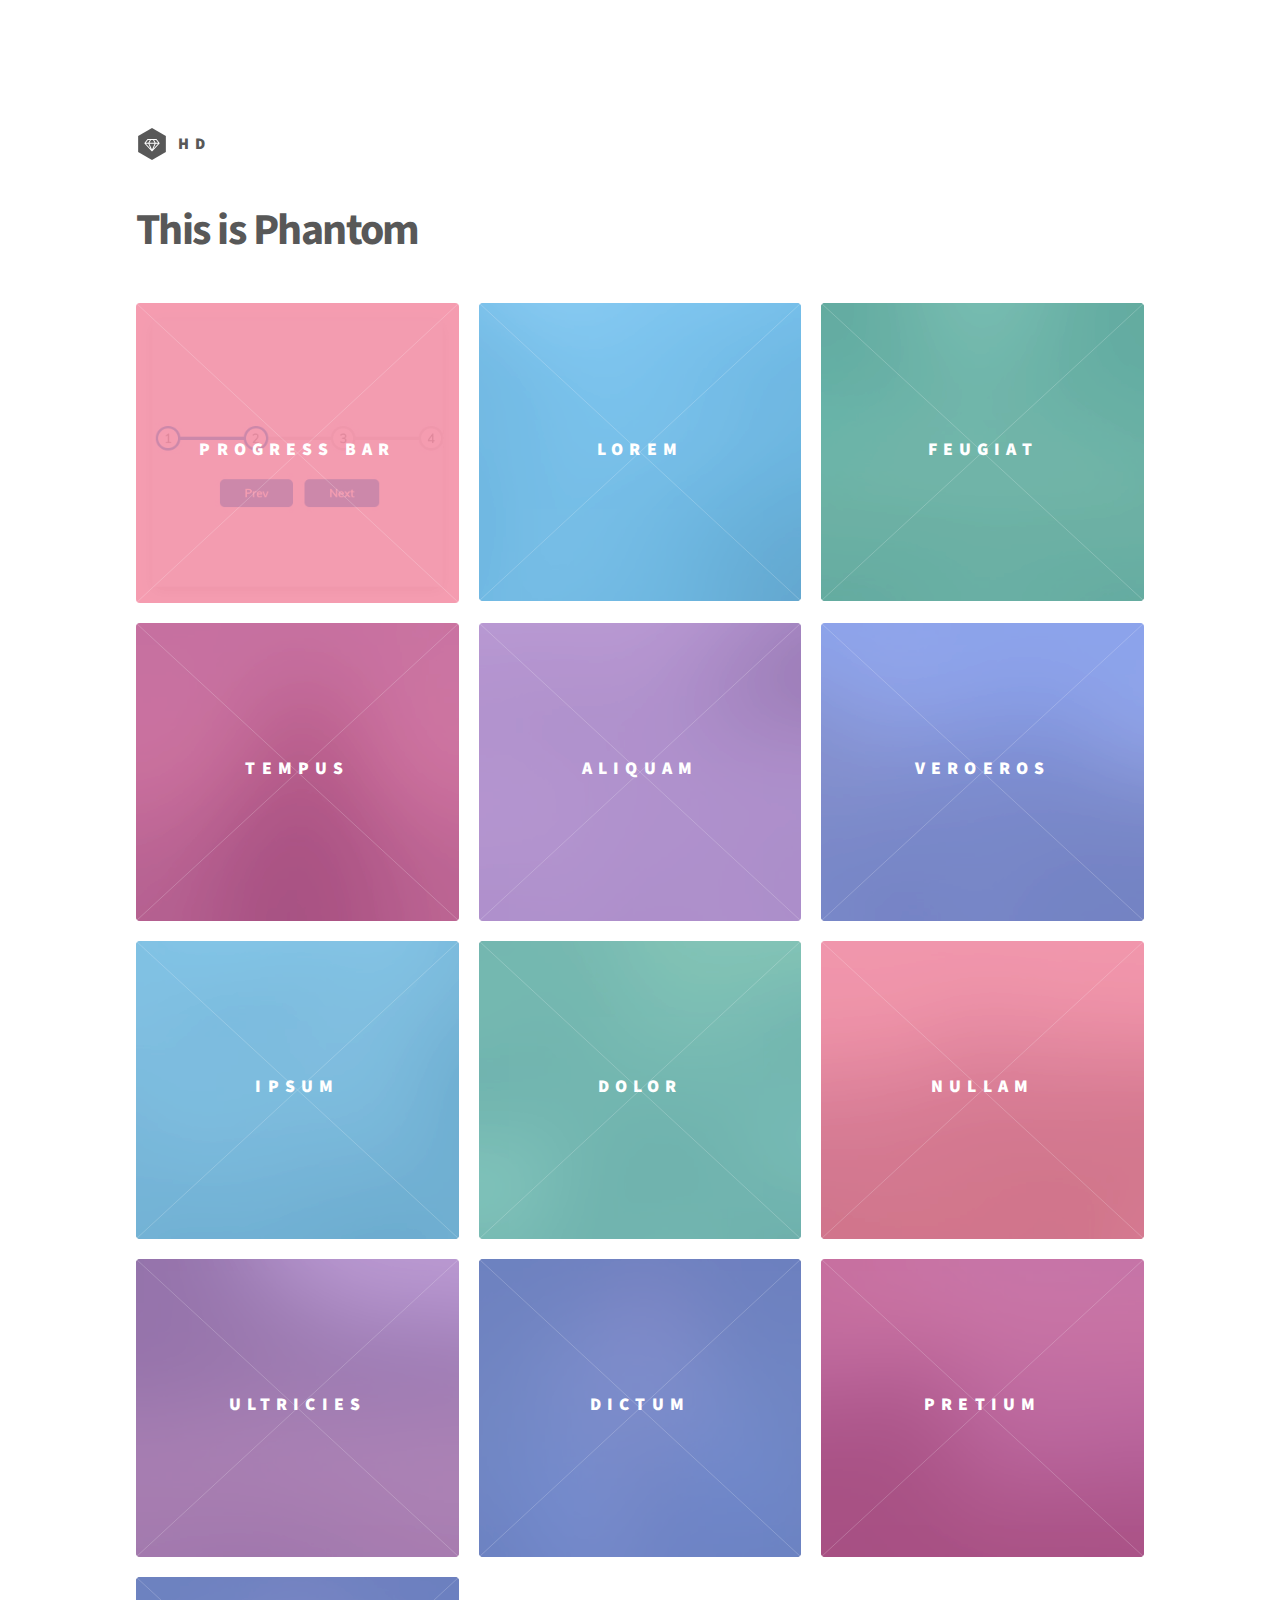
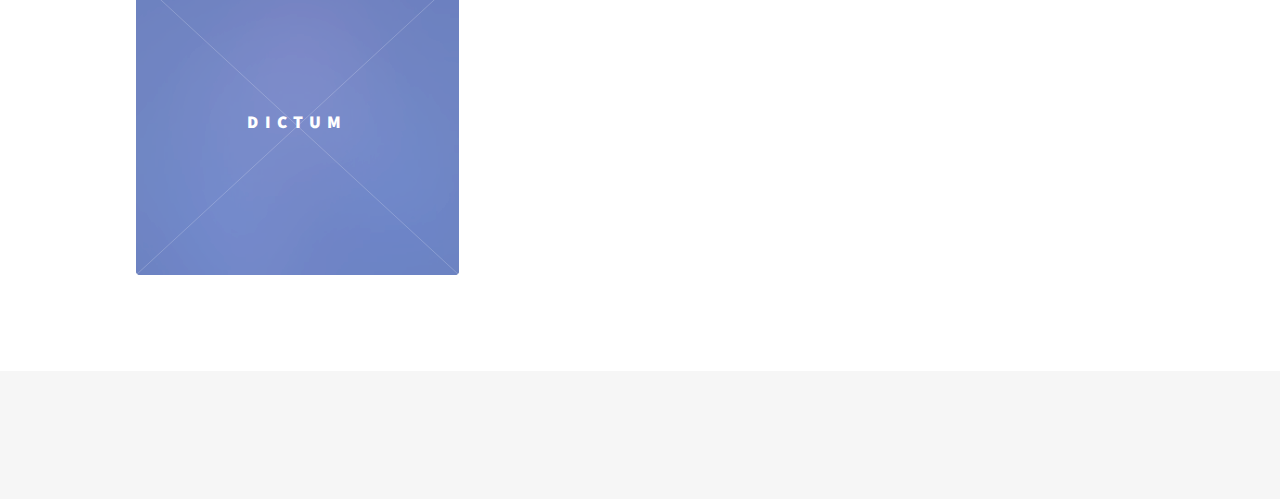
==== commit 947697fc: "Change to index" ====
--- a/index.html
+++ b/index.html
@@ -65,7 +65,7 @@
 						<a href="generic.html">
 							<h2>Progress Bar</h2>
 							<div class="content">
-								<p>Sed nisl arcu euismod sit amet nisi lorem etiam dolor veroeros et feugiat.</p>
+								<p>Progress Steps</p>
 							</div>
 						</a>
 					</article>
@@ -185,6 +185,18 @@
 						</span>
 						<a href="generic.html">
 							<h2>Pretium</h2>
+							<div class="content">
+								<p>Sed nisl arcu euismod sit amet nisi lorem etiam dolor veroeros et feugiat.</p>
+							</div>
+						</a>
+					</article>
+					<!-- New Additons here-->
+					<article class="style6">
+						<span class="image">
+							<img src="images/pic11.jpg" alt="" />
+						</span>
+						<a href="generic.html">
+							<h2>Dictum</h2>
 							<div class="content">
 								<p>Sed nisl arcu euismod sit amet nisi lorem etiam dolor veroeros et feugiat.</p>
 							</div>
@@ -197,46 +209,6 @@
 		<!-- Footer -->
 		<footer id="footer">
 			<div class="inner">
-				<section>
-					<h2>Get in touch</h2>
-					<form method="post" action="#">
-						<div class="fields">
-							<div class="field half">
-								<input type="text" name="name" id="name" placeholder="Name" />
-							</div>
-							<div class="field half">
-								<input type="email" name="email" id="email" placeholder="Email" />
-							</div>
-							<div class="field">
-								<textarea name="message" id="message" placeholder="Message"></textarea>
-							</div>
-						</div>
-						<ul class="actions">
-							<li><input type="submit" value="Send" class="primary" /></li>
-						</ul>
-					</form>
-				</section>
-				<section>
-					<h2>Follow</h2>
-					<ul class="icons">
-						<li><a href="#" class="icon brands style2 fa-twitter"><span class="label">Twitter</span></a>
-						</li>
-						<li><a href="#" class="icon brands style2 fa-facebook-f"><span class="label">Facebook</span></a>
-						</li>
-						<li><a href="#" class="icon brands style2 fa-instagram"><span class="label">Instagram</span></a>
-						</li>
-						<li><a href="#" class="icon brands style2 fa-dribbble"><span class="label">Dribbble</span></a>
-						</li>
-						<li><a href="#" class="icon brands style2 fa-github"><span class="label">GitHub</span></a></li>
-						<li><a href="#" class="icon brands style2 fa-500px"><span class="label">500px</span></a></li>
-						<li><a href="#" class="icon solid style2 fa-phone"><span class="label">Phone</span></a></li>
-						<li><a href="#" class="icon solid style2 fa-envelope"><span class="label">Email</span></a></li>
-					</ul>
-				</section>
-				<ul class="copyright">
-					<li>&copy; Untitled. All rights reserved</li>
-					<li>Design: <a href="http://html5up.net">HTML5 UP</a></li>
-				</ul>
 			</div>
 		</footer>
 
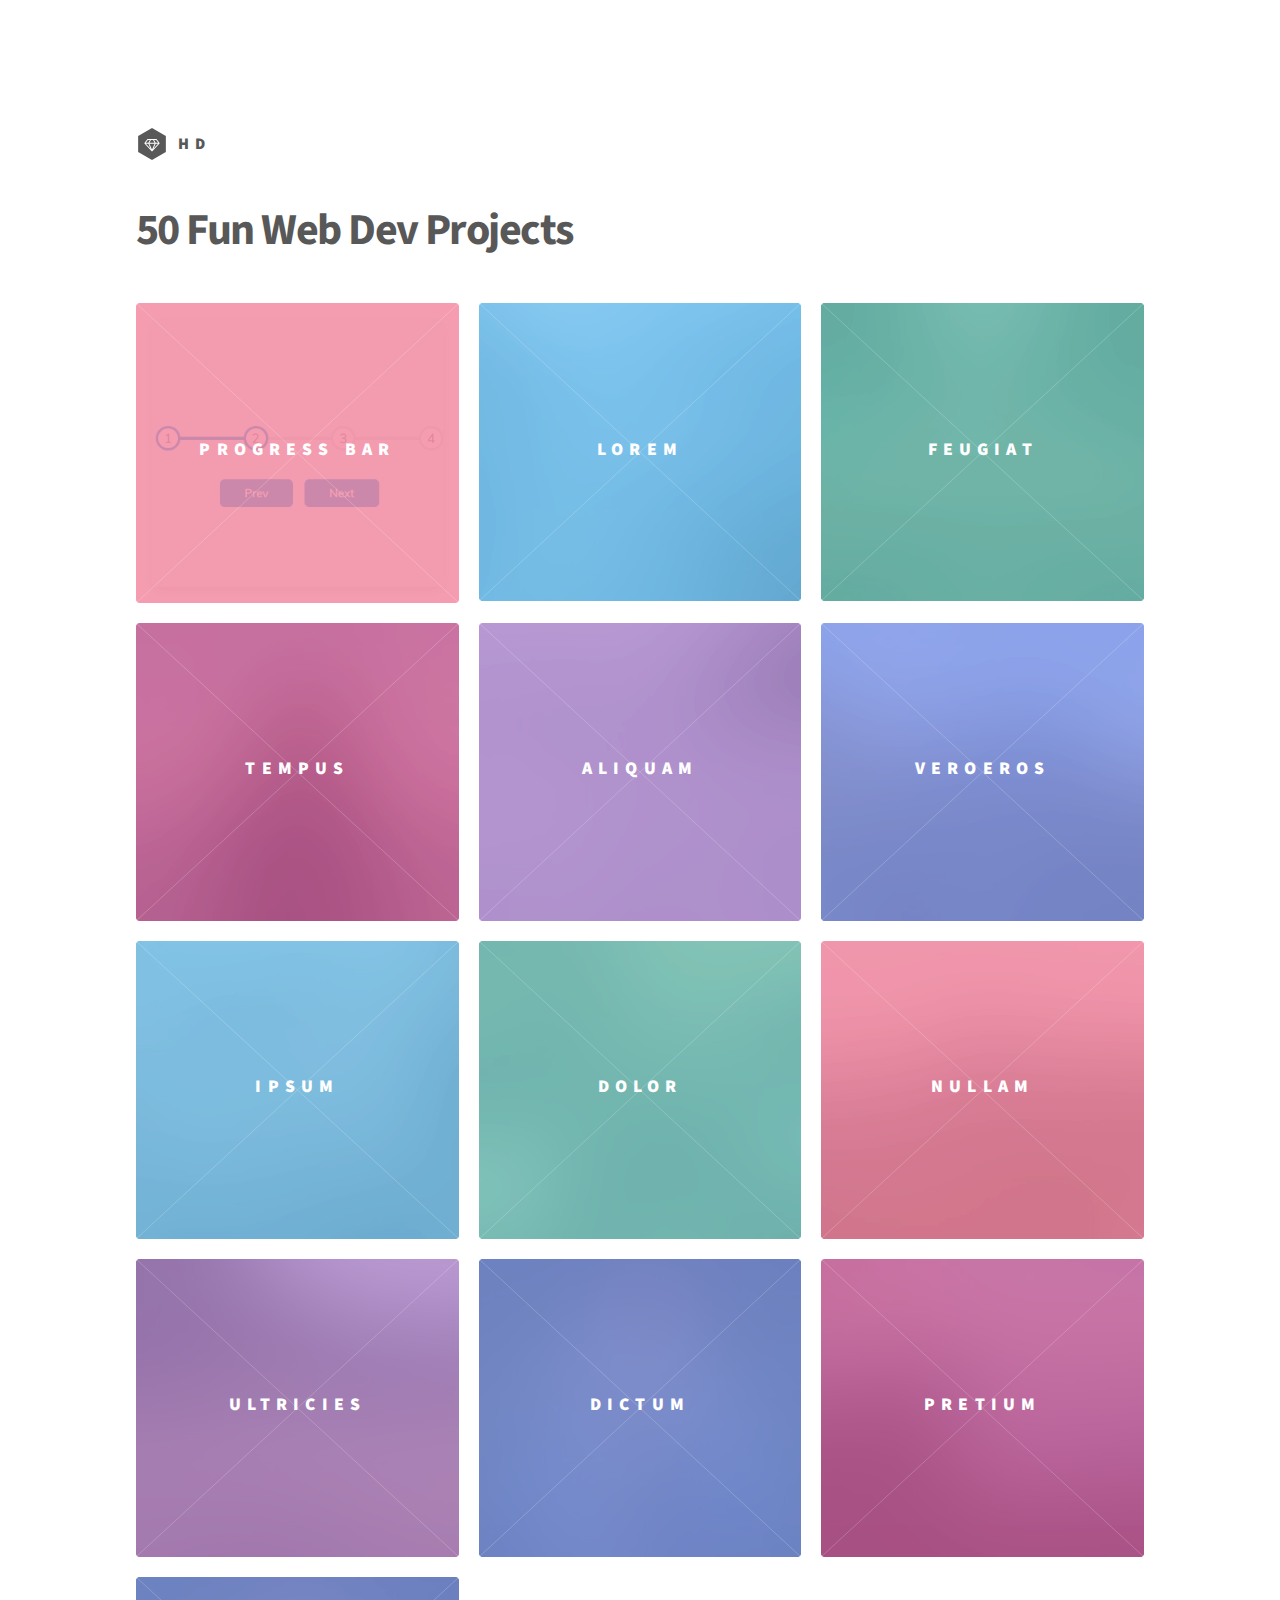
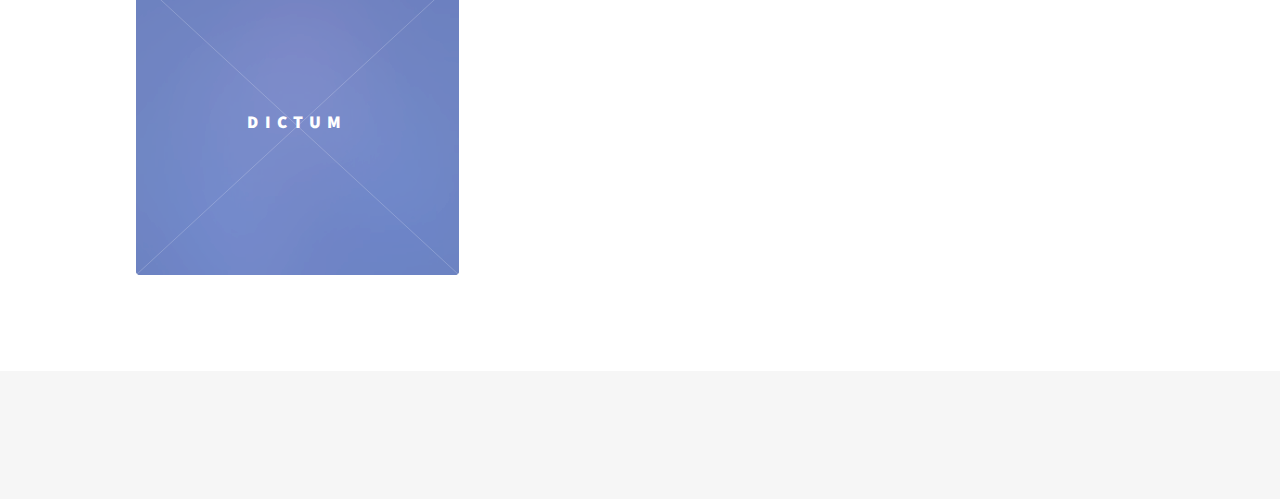
==== commit b16989f9: "re arrange folder structure" ====
--- a/index.html
+++ b/index.html
@@ -1,13 +1,8 @@
 <!DOCTYPE HTML>
-<!--
-	Phantom by HTML5 UP
-	html5up.net | @ajlkn
-	Free for personal and commercial use under the CCA 3.0 license (html5up.net/license)
--->
 <html>
 
 <head>
-	<title>Phantom by HTML5 UP</title>
+	<title>50 Fun Projects</title>
 	<meta charset="utf-8" />
 	<meta name="viewport" content="width=device-width, initial-scale=1, user-scalable=no" />
 	<link rel="stylesheet" href="assets/css/main.css" />
@@ -55,14 +50,14 @@
 		<div id="main">
 			<div class="inner">
 				<header>
-					<h1>This is Phantom</h1>
+					<h1>50 Fun Web Dev Projects</h1>
 				</header>
 				<section class="tiles">
 					<article class="style1">
 						<span class="image">
 							<img src="images/progressBar.jpg" alt="" />
 						</span>
-						<a href="generic.html">
+						<a href="/projects/progressBar/index.html">
 							<h2>Progress Bar</h2>
 							<div class="content">
 								<p>Progress Steps</p>
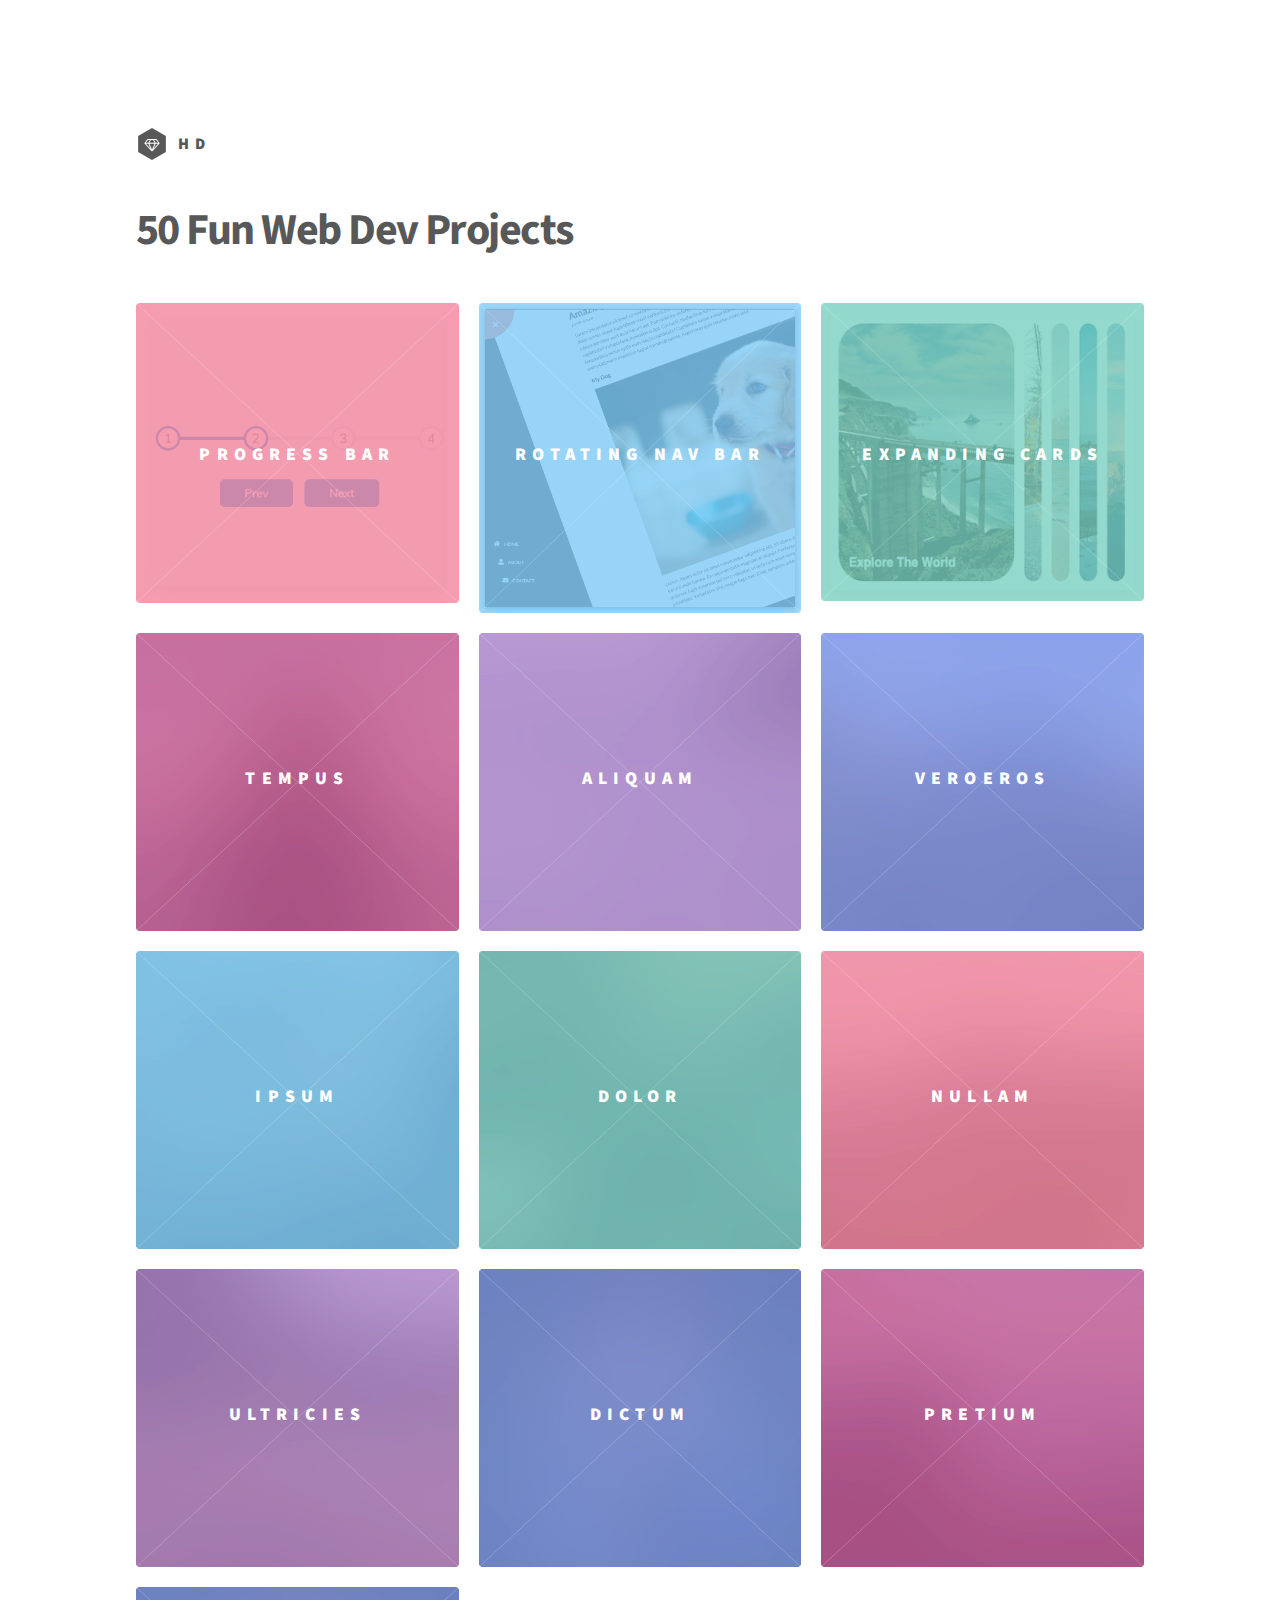
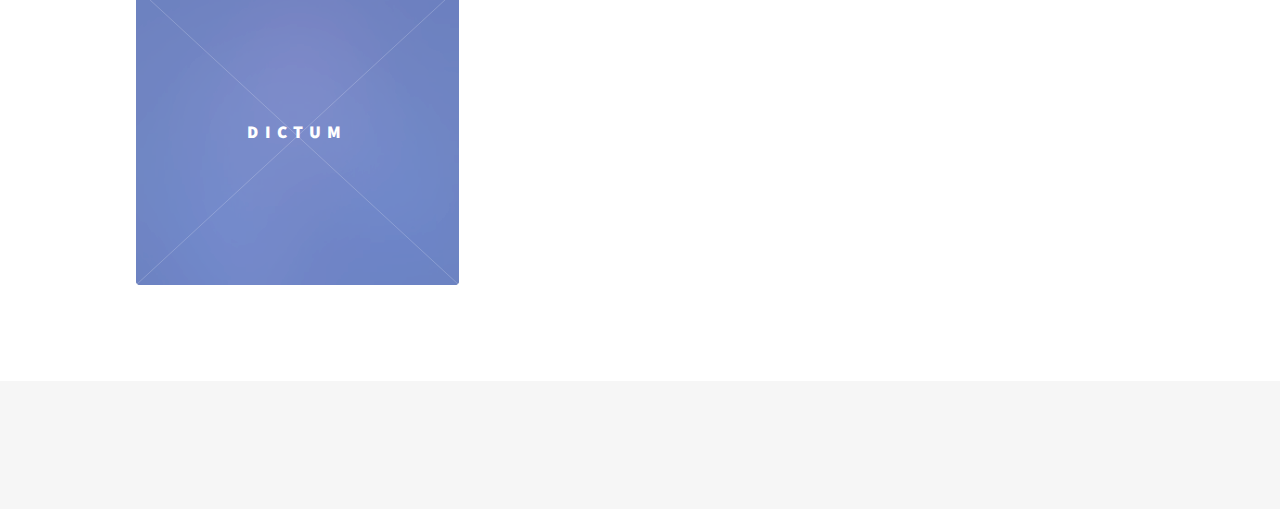
==== commit 1579405b: "changes" ====
--- a/index.html
+++ b/index.html
@@ -57,7 +57,7 @@
 						<span class="image">
 							<img src="images/progressBar.jpg" alt="" />
 						</span>
-						<a href="/projects/progressBar/index.html">
+						<a href="./projects/progressBar/index.html">
 							<h2>Progress Bar</h2>
 							<div class="content">
 								<p>Progress Steps</p>
@@ -66,23 +66,23 @@
 					</article>
 					<article class="style2">
 						<span class="image">
-							<img src="images/pic02.jpg" alt="" />
-						</span>
-						<a href="generic.html">
-							<h2>Lorem</h2>
-							<div class="content">
-								<p>Sed nisl arcu euismod sit amet nisi lorem etiam dolor veroeros et feugiat.</p>
+							<img src="images/rotatingNav.jpg" alt="" />
+						</span>
+						<a href="./projects/rotatingNav/index.html">
+							<h2>Rotating Nav Bar</h2>
+							<div class="content">
+								<p>Stylish rotating nav bar</p>
 							</div>
 						</a>
 					</article>
 					<article class="style3">
 						<span class="image">
-							<img src="images/pic03.jpg" alt="" />
-						</span>
-						<a href="generic.html">
-							<h2>Feugiat</h2>
-							<div class="content">
-								<p>Sed nisl arcu euismod sit amet nisi lorem etiam dolor veroeros et feugiat.</p>
+							<img src="images/expandingCards.jpg" alt="" />
+						</span>
+						<a href="./projects/expandingCards/index.html">
+							<h2>Expanding Cards</h2>
+							<div class="content">
+								<p>Expanding Cards</p>
 							</div>
 						</a>
 					</article>
